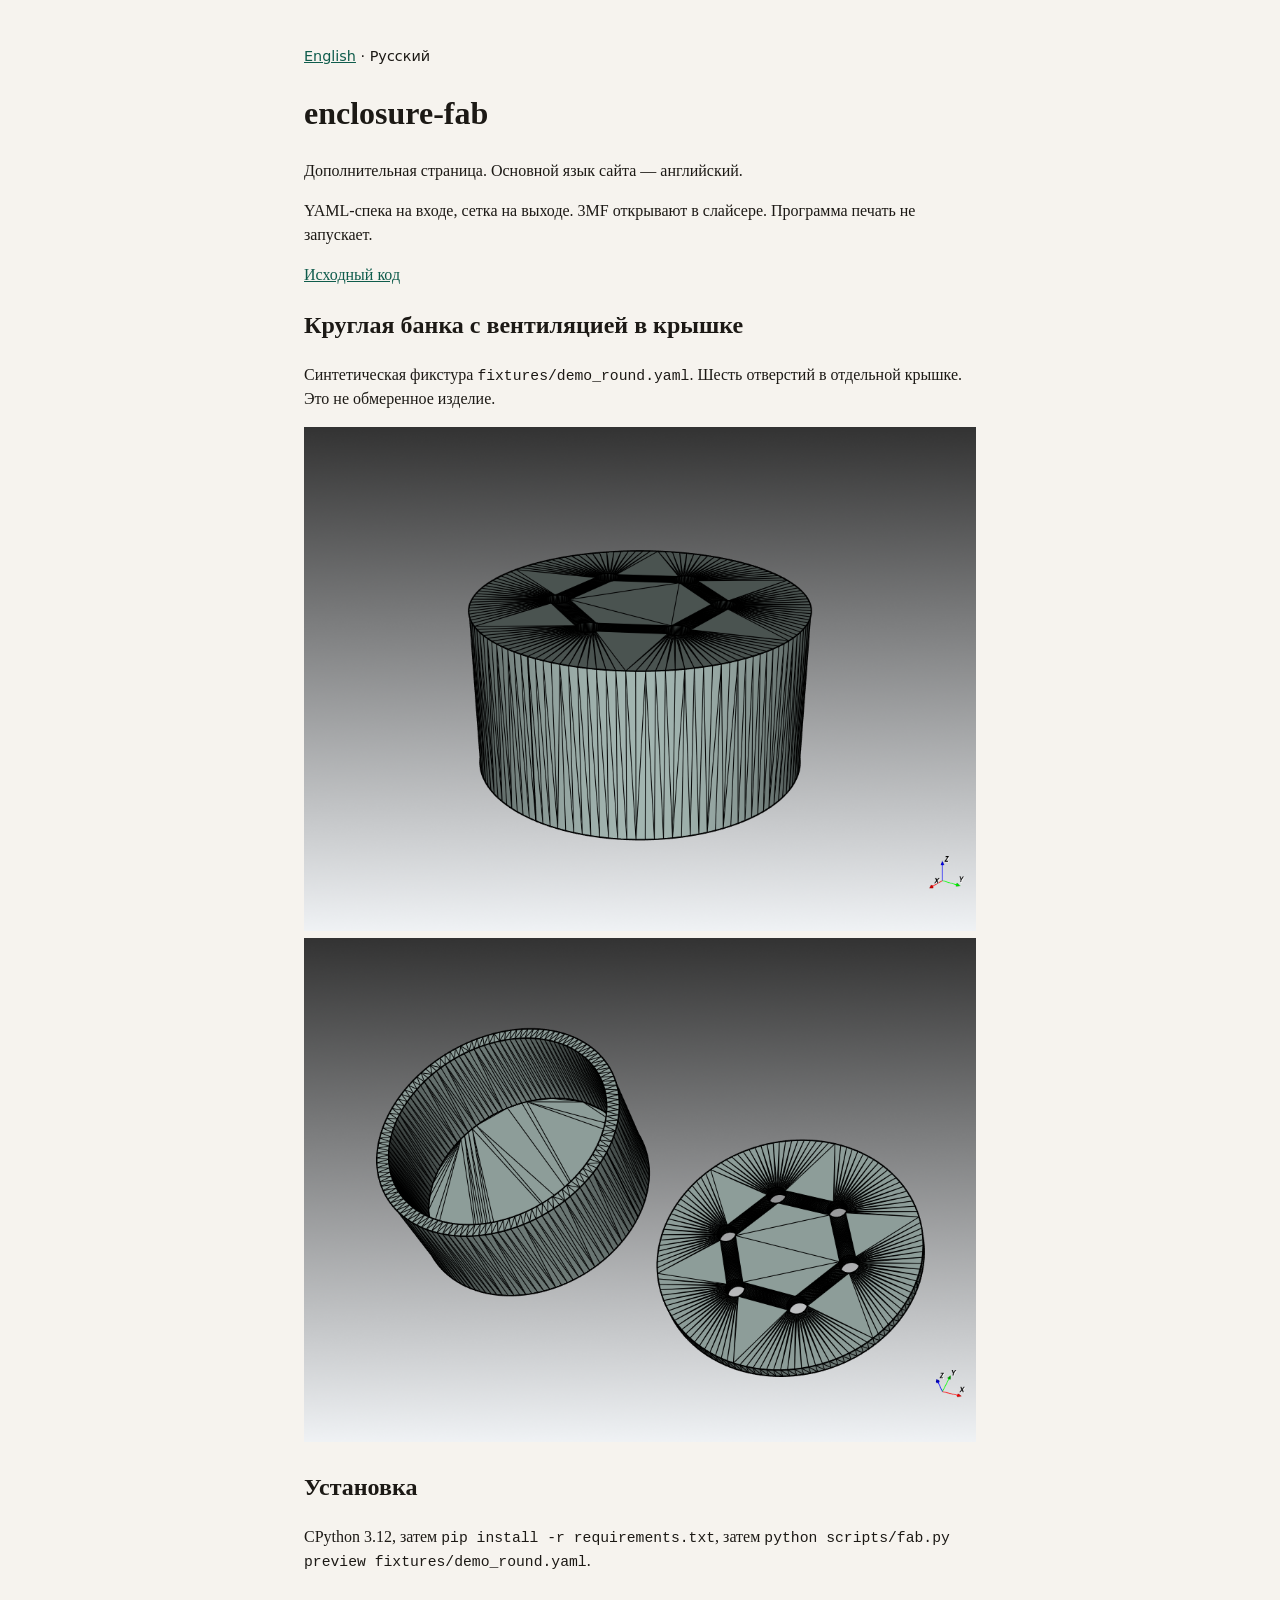
==== docs/ru/index.html @ 09a29b86 "Publish the CadQuery enclosure wrapper with synthetic fixtures. English is the primary language. Per" ====
<!DOCTYPE html>
<html lang="ru">
<head>
  <meta charset="utf-8">
  <meta name="viewport" content="width=device-width, initial-scale=1">
  <title>enclosure-fab</title>
  <link rel="stylesheet" href="../assets/site.css">
  <link rel="canonical" href="https://belyaevad.github.io/enclosure-fab/ru/">
  <link rel="alternate" hreflang="en" href="https://belyaevad.github.io/enclosure-fab/">
  <link rel="alternate" hreflang="ru" href="https://belyaevad.github.io/enclosure-fab/ru/">
  <meta name="description" content="Обвязка CadQuery: YAML-спека становится STL, 3MF и STEP. Печать запускает человек.">
</head>
<body>
  <p class="lang"><a href="../">English</a> · Русский</p>
  <h1>enclosure-fab</h1>
  <p>Дополнительная страница. Основной язык сайта — английский.</p>
  <p>YAML-спека на входе, сетка на выходе. 3MF открывают в слайсере. Программа печать не запускает.</p>
  <p><a href="https://github.com/BelyaevAD/enclosure-fab">Исходный код</a></p>
  <h2>Круглая банка с вентиляцией в крышке</h2>
  <p>Синтетическая фикстура <code>fixtures/demo_round.yaml</code>. Шесть отверстий в отдельной крышке. Это не обмеренное изделие.</p>
  <img src="../assets/round-assembled.png" alt="Собранная круглая банка с крышкой и шестью отверстиями">
  <img src="../assets/round-print.png" alt="Банка и крышка рядом для слайсера">
  <h2>Установка</h2>
  <p>CPython 3.12, затем <code>pip install -r requirements.txt</code>, затем <code>python scripts/fab.py preview fixtures/demo_round.yaml</code>.</p>
</body>
</html>
---- docs/assets/site.css ----
:root {
  color: #1c1915;
  background: #f6f3ee;
  font-family: Georgia, "Iowan Old Style", serif;
}
body {
  margin: 0 auto;
  max-width: 42rem;
  padding: 2rem 1.25rem 4rem;
  line-height: 1.5;
}
a { color: #0f5c4c; }
.lang { font-family: system-ui, sans-serif; font-size: 0.9rem; }
img { max-width: 100%; height: auto; background: #fff; }
code { font-family: ui-monospace, Consolas, monospace; font-size: 0.92em; }
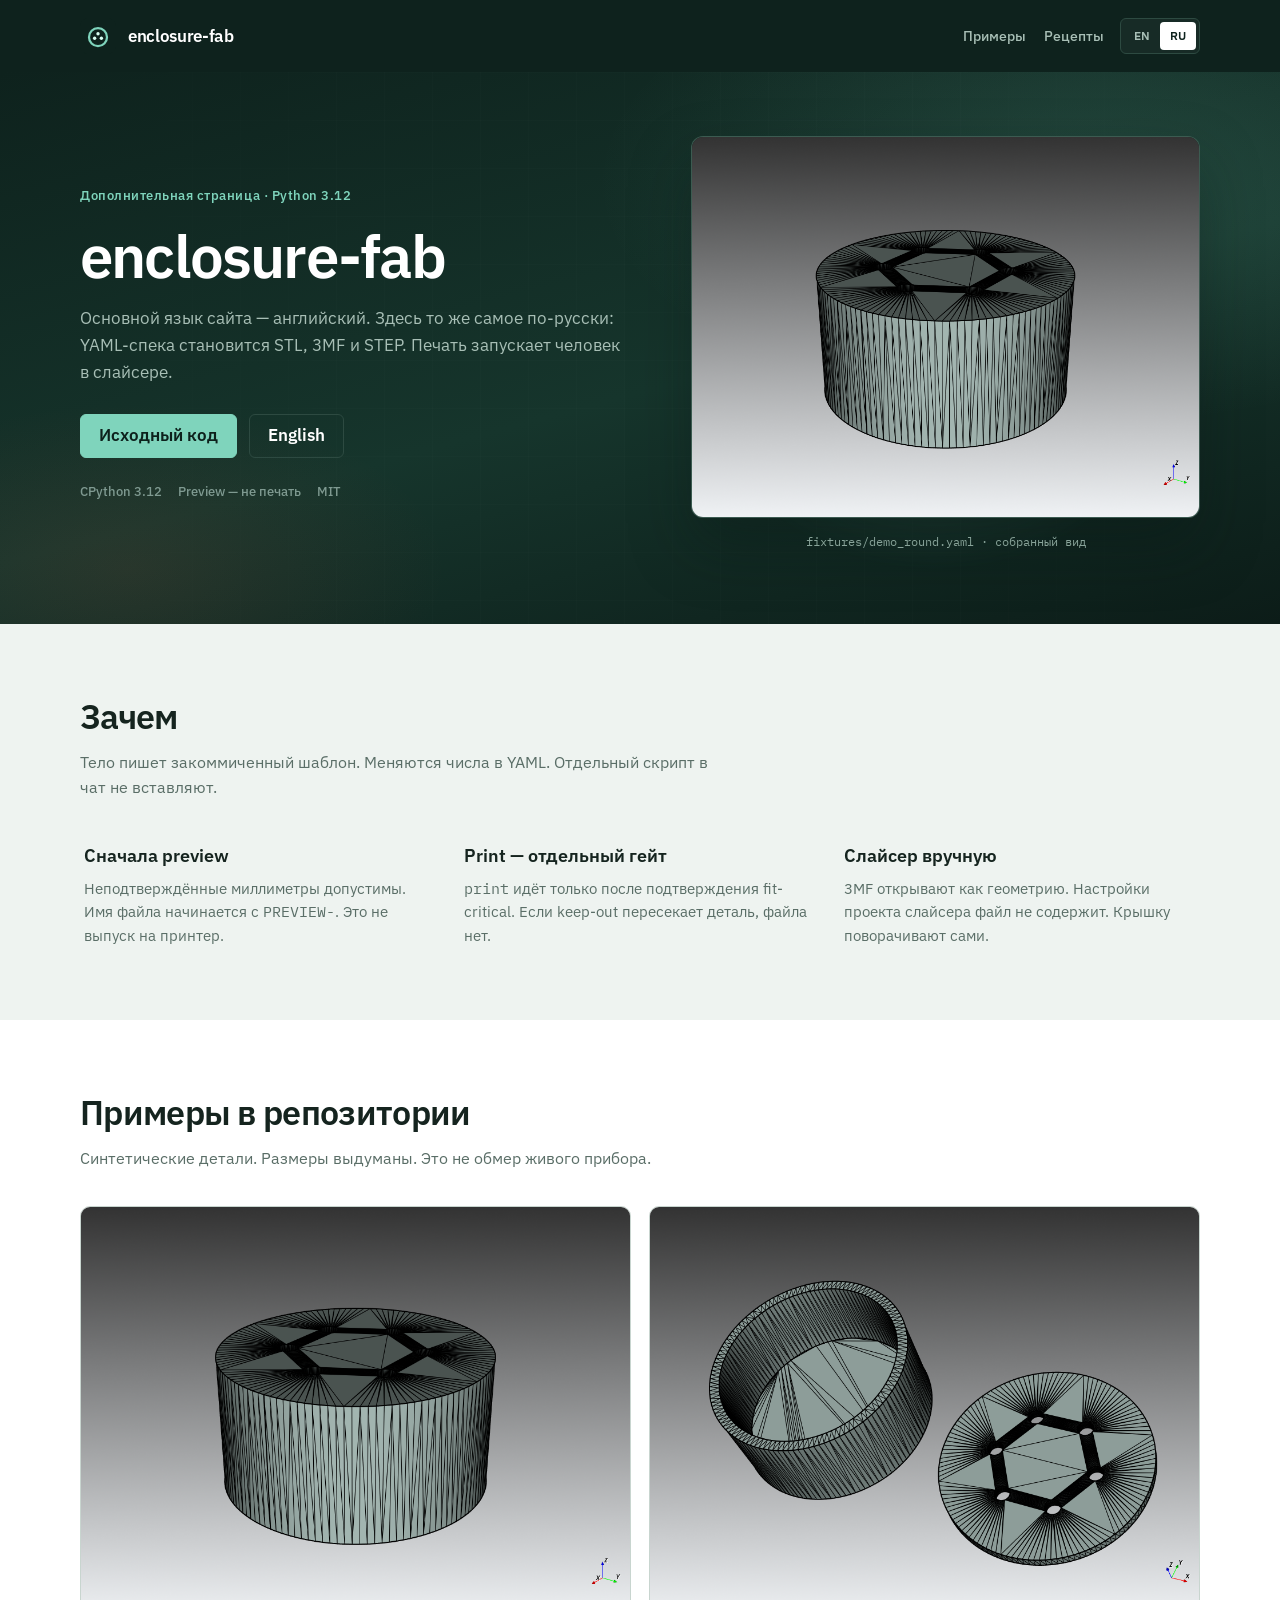
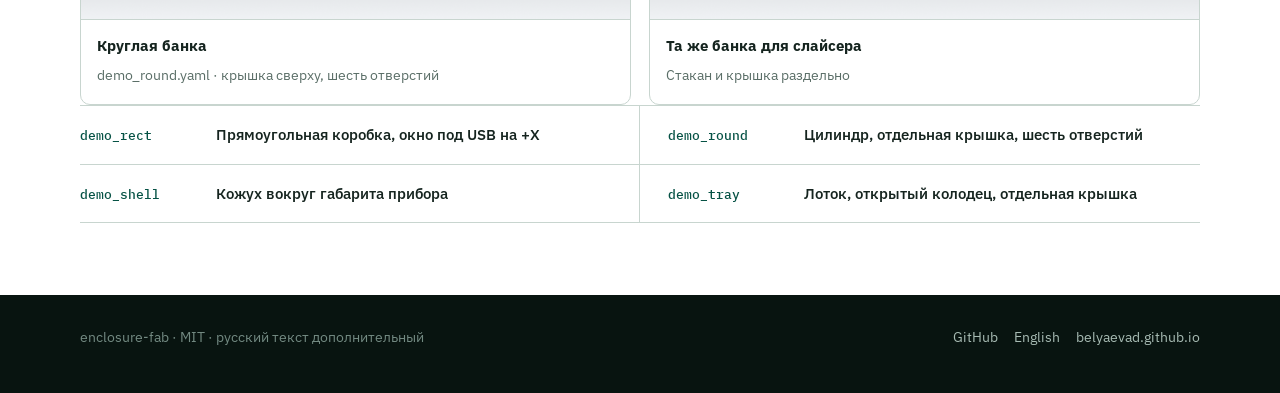
==== commit 5bb2291c: "Match the site to the other project pages and spell out each fixture. GitHub topics are set on the r" ====
--- a/docs/ru/index.html
+++ b/docs/ru/index.html
@@ -3,24 +3,128 @@
 <head>
   <meta charset="utf-8">
   <meta name="viewport" content="width=device-width, initial-scale=1">
-  <title>enclosure-fab</title>
-  <link rel="stylesheet" href="../assets/site.css">
+  <title>enclosure-fab — YAML-спека в сетку для печати</title>
+  <meta name="description" content="Дополнительная русская страница. Обвязка CadQuery: спека становится STL, 3MF и STEP. Печать запускает человек.">
+  <meta name="robots" content="index, follow">
+  <meta name="author" content="BelyaevAD">
+  <meta name="theme-color" content="#0e221d">
   <link rel="canonical" href="https://belyaevad.github.io/enclosure-fab/ru/">
   <link rel="alternate" hreflang="en" href="https://belyaevad.github.io/enclosure-fab/">
   <link rel="alternate" hreflang="ru" href="https://belyaevad.github.io/enclosure-fab/ru/">
-  <meta name="description" content="Обвязка CadQuery: YAML-спека становится STL, 3MF и STEP. Печать запускает человек.">
+  <link rel="alternate" hreflang="x-default" href="https://belyaevad.github.io/enclosure-fab/">
+  <link rel="icon" type="image/svg+xml" href="../assets/brand-mark.svg">
+  <link rel="preconnect" href="https://fonts.googleapis.com">
+  <link rel="preconnect" href="https://fonts.gstatic.com" crossorigin>
+  <link href="https://fonts.googleapis.com/css2?family=IBM+Plex+Mono:wght@400;500&family=IBM+Plex+Sans:wght@400;500;600;700&display=swap" rel="stylesheet">
+  <link rel="stylesheet" href="../assets/site.css">
+  <meta property="og:type" content="website">
+  <meta property="og:locale" content="ru_RU">
+  <meta property="og:locale:alternate" content="en_US">
+  <meta property="og:title" content="enclosure-fab">
+  <meta property="og:description" content="Дополнительная страница. Основной язык сайта — английский.">
+  <meta property="og:url" content="https://belyaevad.github.io/enclosure-fab/ru/">
+  <meta property="og:image" content="https://belyaevad.github.io/enclosure-fab/assets/round-assembled.png">
 </head>
 <body>
-  <p class="lang"><a href="../">English</a> · Русский</p>
-  <h1>enclosure-fab</h1>
-  <p>Дополнительная страница. Основной язык сайта — английский.</p>
-  <p>YAML-спека на входе, сетка на выходе. 3MF открывают в слайсере. Программа печать не запускает.</p>
-  <p><a href="https://github.com/BelyaevAD/enclosure-fab">Исходный код</a></p>
-  <h2>Круглая банка с вентиляцией в крышке</h2>
-  <p>Синтетическая фикстура <code>fixtures/demo_round.yaml</code>. Шесть отверстий в отдельной крышке. Это не обмеренное изделие.</p>
-  <img src="../assets/round-assembled.png" alt="Собранная круглая банка с крышкой и шестью отверстиями">
-  <img src="../assets/round-print.png" alt="Банка и крышка рядом для слайсера">
-  <h2>Установка</h2>
-  <p>CPython 3.12, затем <code>pip install -r requirements.txt</code>, затем <code>python scripts/fab.py preview fixtures/demo_round.yaml</code>.</p>
+  <header class="site-header">
+    <nav class="nav shell" aria-label="Навигация">
+      <a class="brand" href="../">
+        <img src="../assets/brand-mark.svg" alt="" width="36" height="36">
+        <span>enclosure-fab</span>
+      </a>
+      <div class="nav-right">
+        <div class="nav-links">
+          <a href="https://github.com/BelyaevAD/enclosure-fab#examples">Примеры</a>
+          <a href="https://github.com/BelyaevAD/enclosure-fab/blob/main/docs/patterns.md">Рецепты</a>
+        </div>
+        <div class="language-switch" aria-label="Язык">
+          <a href="../" lang="en">EN</a>
+          <a href="./" lang="ru" aria-current="page">RU</a>
+        </div>
+      </div>
+    </nav>
+  </header>
+  <main>
+    <section class="hero-band">
+      <div class="hero-inner shell">
+        <div class="hero-copy">
+          <p class="eyebrow">Дополнительная страница · Python 3.12</p>
+          <h1>enclosure-fab</h1>
+          <p class="hero-lead">Основной язык сайта — английский. Здесь то же самое по-русски: YAML-спека становится STL, 3MF и STEP. Печать запускает человек в слайсере.</p>
+          <div class="hero-actions">
+            <a class="button" href="https://github.com/BelyaevAD/enclosure-fab">Исходный код</a>
+            <a class="button secondary" href="../">English</a>
+          </div>
+          <div class="hero-meta">
+            <span>CPython 3.12</span>
+            <span>Preview — не печать</span>
+            <span>MIT</span>
+          </div>
+        </div>
+        <figure class="hero-visual">
+          <div class="hero-frame">
+            <img src="../assets/round-assembled.png" alt="Круглая банка с крышкой и шестью отверстиями" width="800" height="600">
+          </div>
+          <figcaption>fixtures/demo_round.yaml · собранный вид</figcaption>
+        </figure>
+      </div>
+    </section>
+    <section class="section">
+      <div class="shell">
+        <div class="section-heading">
+          <h2>Зачем</h2>
+          <p>Тело пишет закоммиченный шаблон. Меняются числа в YAML. Отдельный скрипт в чат не вставляют.</p>
+        </div>
+        <div class="feature-grid">
+          <article class="feature">
+            <h3>Сначала preview</h3>
+            <p>Неподтверждённые миллиметры допустимы. Имя файла начинается с <code>PREVIEW-</code>. Это не выпуск на принтер.</p>
+          </article>
+          <article class="feature">
+            <h3>Print — отдельный гейт</h3>
+            <p><code>print</code> идёт только после подтверждения fit-critical. Если keep-out пересекает деталь, файла нет.</p>
+          </article>
+          <article class="feature">
+            <h3>Слайсер вручную</h3>
+            <p>3MF открывают как геометрию. Настройки проекта слайсера файл не содержит. Крышку поворачивают сами.</p>
+          </article>
+        </div>
+      </div>
+    </section>
+    <section class="section white">
+      <div class="shell">
+        <div class="section-heading">
+          <h2>Примеры в репозитории</h2>
+          <p>Синтетические детали. Размеры выдуманы. Это не обмер живого прибора.</p>
+        </div>
+        <div class="shot-gallery">
+          <figure class="shot-card">
+            <img src="../assets/round-assembled.png" alt="Собранная круглая банка" loading="lazy">
+            <figcaption><strong>Круглая банка</strong><span>demo_round.yaml · крышка сверху, шесть отверстий</span></figcaption>
+          </figure>
+          <figure class="shot-card">
+            <img src="../assets/round-print.png" alt="Банка и крышка рядом" loading="lazy">
+            <figcaption><strong>Та же банка для слайсера</strong><span>Стакан и крышка раздельно</span></figcaption>
+          </figure>
+        </div>
+        <div class="coverage">
+          <div class="coverage-item"><code>demo_rect</code><strong>Прямоугольная коробка, окно под USB на +X</strong></div>
+          <div class="coverage-item"><code>demo_round</code><strong>Цилиндр, отдельная крышка, шесть отверстий</strong></div>
+          <div class="coverage-item"><code>demo_shell</code><strong>Кожух вокруг габарита прибора</strong></div>
+          <div class="coverage-item"><code>demo_tray</code><strong>Лоток, открытый колодец, отдельная крышка</strong></div>
+        </div>
+      </div>
+    </section>
+  </main>
+  <footer class="site-footer">
+    <div class="footer-inner shell">
+      <p>enclosure-fab · MIT · русский текст дополнительный</p>
+      <div class="footer-links">
+        <a href="https://github.com/BelyaevAD/enclosure-fab">GitHub</a>
+        <a href="../" lang="en">English</a>
+        <a href="https://belyaevad.github.io/">belyaevad.github.io</a>
+      </div>
+    </div>
+  </footer>
 </body>
 </html>
--- a/docs/assets/site.css
+++ b/docs/assets/site.css
@@ -1,15 +1,676 @@
 :root {
-  color: #1c1915;
-  background: #f6f3ee;
-  font-family: Georgia, "Iowan Old Style", serif;
-}
+  color-scheme: light;
+  --paper: #eef3f0;
+  --surface: #ffffff;
+  --ink: #15241f;
+  --muted: #5a6e67;
+  --line: #c8d5cf;
+  --brand: #0a6f5f;
+  --brand-dark: #065245;
+  --hero: #0e221d;
+  --hero-mid: #16352c;
+  --hero-line: #2d4a41;
+  --hero-muted: #a8bfb6;
+  --accent: #d4573a;
+  --mint: #7fd4bc;
+  --code: #0a1915;
+  --code-line: #243832;
+  --shadow: 0 28px 60px rgba(8, 24, 20, 0.35);
+}
+
+* {
+  box-sizing: border-box;
+}
+
+html {
+  scroll-behavior: smooth;
+}
+
 body {
+  margin: 0;
+  color: var(--ink);
+  background: var(--paper);
+  font-family: "IBM Plex Sans", "Segoe UI", sans-serif;
+  font-size: 17px;
+  line-height: 1.55;
+}
+
+a {
+  color: inherit;
+}
+
+img {
+  display: block;
+  max-width: 100%;
+}
+
+.shell {
+  width: min(1120px, calc(100% - 48px));
   margin: 0 auto;
-  max-width: 42rem;
-  padding: 2rem 1.25rem 4rem;
-  line-height: 1.5;
-}
-a { color: #0f5c4c; }
-.lang { font-family: system-ui, sans-serif; font-size: 0.9rem; }
-img { max-width: 100%; height: auto; background: #fff; }
-code { font-family: ui-monospace, Consolas, monospace; font-size: 0.92em; }
+}
+
+.site-header {
+  position: relative;
+  z-index: 10;
+  color: #ffffff;
+  background: var(--hero);
+}
+
+.nav {
+  display: flex;
+  min-height: 72px;
+  align-items: center;
+  justify-content: space-between;
+  gap: 24px;
+}
+
+.brand {
+  display: inline-flex;
+  align-items: center;
+  gap: 12px;
+  color: #ffffff;
+  font-weight: 600;
+  letter-spacing: -0.02em;
+  text-decoration: none;
+}
+
+.brand img {
+  width: 36px;
+  height: 36px;
+}
+
+.nav-right,
+.nav-links,
+.language-switch {
+  display: flex;
+  align-items: center;
+}
+
+.nav-right {
+  gap: 16px;
+}
+
+.nav-links {
+  gap: 18px;
+}
+
+.nav-links a {
+  color: var(--hero-muted);
+  font-size: 0.9rem;
+  font-weight: 500;
+  text-decoration: none;
+}
+
+.nav-links a:hover,
+.nav-links a:focus-visible {
+  color: #ffffff;
+}
+
+.nav-star {
+  display: inline-flex;
+  align-items: center;
+  height: 28px;
+  line-height: 0;
+}
+
+.nav-star > span,
+.nav-star iframe {
+  display: inline-block !important;
+  vertical-align: middle;
+}
+
+.language-switch {
+  padding: 3px;
+  border: 1px solid var(--hero-line);
+  border-radius: 6px;
+  background: rgba(255, 255, 255, 0.04);
+}
+
+.language-switch a {
+  min-width: 36px;
+  padding: 5px 8px;
+  border-radius: 4px;
+  color: var(--hero-muted);
+  font-size: 0.75rem;
+  font-weight: 600;
+  text-align: center;
+  text-decoration: none;
+}
+
+.language-switch a[aria-current="page"] {
+  color: var(--hero);
+  background: #ffffff;
+}
+
+.hero-band {
+  position: relative;
+  overflow: hidden;
+  color: #ffffff;
+  background:
+    radial-gradient(ellipse 70% 80% at 85% 20%, rgba(127, 212, 188, 0.14), transparent 55%),
+    radial-gradient(ellipse 50% 60% at 10% 90%, rgba(212, 87, 58, 0.1), transparent 50%),
+    linear-gradient(165deg, var(--hero) 0%, var(--hero-mid) 55%, #0c1c18 100%);
+}
+
+.hero-band::before {
+  position: absolute;
+  inset: 0;
+  background-image:
+    linear-gradient(rgba(255, 255, 255, 0.03) 1px, transparent 1px),
+    linear-gradient(90deg, rgba(255, 255, 255, 0.03) 1px, transparent 1px);
+  background-size: 48px 48px;
+  mask-image: linear-gradient(90deg, transparent, #000 30%, #000 70%, transparent);
+  opacity: 0.35;
+  pointer-events: none;
+  content: "";
+}
+
+.hero-inner {
+  position: relative;
+  display: grid;
+  grid-template-columns: minmax(0, 1.05fr) minmax(280px, 0.95fr);
+  gap: 48px;
+  align-items: center;
+  padding: 64px 0 72px;
+}
+
+.hero-copy {
+  position: relative;
+  z-index: 2;
+  max-width: 34rem;
+}
+
+.eyebrow {
+  margin: 0 0 18px;
+  color: var(--mint);
+  font-size: 0.82rem;
+  font-weight: 550;
+  letter-spacing: 0.04em;
+}
+
+h1,
+h2,
+h3,
+p {
+  margin-top: 0;
+}
+
+h1 {
+  margin-bottom: 18px;
+  font-size: clamp(2.6rem, 5vw, 3.75rem);
+  font-weight: 600;
+  line-height: 1.05;
+  letter-spacing: -0.03em;
+}
+
+.hero-lead {
+  margin-bottom: 0;
+  color: var(--hero-muted);
+  font-size: 1.08rem;
+  line-height: 1.55;
+}
+
+.hero-actions {
+  display: flex;
+  flex-wrap: wrap;
+  align-items: center;
+  gap: 12px;
+  margin-top: 28px;
+}
+
+.button {
+  display: inline-flex;
+  min-height: 44px;
+  align-items: center;
+  justify-content: center;
+  padding: 0 18px;
+  border: 1px solid var(--mint);
+  border-radius: 6px;
+  color: #0d211c;
+  background: var(--mint);
+  font-weight: 600;
+  text-decoration: none;
+  transition: transform 0.2s ease, background 0.2s ease;
+}
+
+.button:hover,
+.button:focus-visible {
+  background: #a8ecda;
+  transform: translateY(-1px);
+}
+
+.button.secondary {
+  color: #ffffff;
+  background: transparent;
+  border-color: var(--hero-line);
+}
+
+.button.secondary:hover,
+.button.secondary:focus-visible {
+  border-color: var(--mint);
+  transform: translateY(-1px);
+}
+
+.hero-meta {
+  display: flex;
+  flex-wrap: wrap;
+  gap: 16px;
+  margin-top: 24px;
+  color: #7f9a91;
+  font-size: 0.82rem;
+  font-weight: 500;
+}
+
+.hero-visual {
+  position: relative;
+  z-index: 2;
+  margin: 0;
+  animation: hero-rise 0.85s cubic-bezier(0.22, 1, 0.36, 1) both;
+}
+
+.hero-visual::before {
+  position: absolute;
+  z-index: -1;
+  inset: 12% -8% -8% 8%;
+  border-radius: 20px;
+  background: radial-gradient(circle at 40% 30%, rgba(127, 212, 188, 0.28), transparent 65%);
+  filter: blur(8px);
+  content: "";
+  animation: glow-pulse 5s ease-in-out infinite;
+}
+
+.hero-frame {
+  overflow: hidden;
+  border: 1px solid rgba(166, 214, 198, 0.28);
+  border-radius: 12px;
+  background: #132b24;
+  box-shadow: var(--shadow);
+}
+
+.hero-frame img {
+  width: 100%;
+  height: auto;
+  background: #1a332c;
+}
+
+.hero-visual figcaption {
+  margin-top: 14px;
+  color: #88a399;
+  font-family: "IBM Plex Mono", "Cascadia Mono", Consolas, monospace;
+  font-size: 0.78rem;
+  text-align: center;
+}
+
+@keyframes hero-rise {
+  from {
+    opacity: 0;
+    transform: translateY(18px) scale(0.98);
+  }
+  to {
+    opacity: 1;
+    transform: translateY(0) scale(1);
+  }
+}
+
+@keyframes glow-pulse {
+  0%,
+  100% {
+    opacity: 0.7;
+  }
+  50% {
+    opacity: 1;
+  }
+}
+
+.section {
+  padding: 72px 0;
+}
+
+.section.white {
+  background: var(--surface);
+}
+
+.section.dark {
+  color: #ffffff;
+  background: var(--hero);
+}
+
+.section-heading {
+  max-width: 40rem;
+  margin-bottom: 36px;
+}
+
+.section-heading h2 {
+  margin-bottom: 12px;
+  font-size: clamp(1.7rem, 3vw, 2.15rem);
+  font-weight: 600;
+  line-height: 1.2;
+  letter-spacing: -0.02em;
+}
+
+.section-heading p {
+  margin-bottom: 0;
+  color: var(--muted);
+  font-size: 1.02rem;
+}
+
+.dark .section-heading p {
+  color: var(--hero-muted);
+}
+
+.feature-grid {
+  display: grid;
+  grid-template-columns: repeat(3, minmax(0, 1fr));
+  gap: 20px;
+}
+
+.feature {
+  padding: 8px 4px 0;
+}
+
+.feature h3 {
+  margin-bottom: 10px;
+  font-size: 1.12rem;
+  font-weight: 600;
+  line-height: 1.3;
+}
+
+.feature p {
+  margin-bottom: 0;
+  color: var(--muted);
+  font-size: 0.95rem;
+  line-height: 1.55;
+}
+
+.shot-gallery {
+  display: grid;
+  grid-template-columns: repeat(2, minmax(0, 1fr));
+  gap: 18px;
+}
+
+.shot-card {
+  margin: 0;
+  overflow: hidden;
+  border: 1px solid var(--line);
+  border-radius: 10px;
+  background: var(--surface);
+}
+
+.shot-card a {
+  display: block;
+  text-decoration: none;
+}
+
+.shot-card img {
+  width: 100%;
+  height: auto;
+  background: #e4ebe8;
+  border-bottom: 1px solid var(--line);
+  transition: transform 0.35s ease;
+}
+
+.shot-card a:hover img,
+.shot-card a:focus-visible img {
+  transform: scale(1.015);
+}
+
+.shot-card figcaption {
+  padding: 14px 16px 16px;
+}
+
+.shot-card strong {
+  display: block;
+  margin-bottom: 4px;
+  font-size: 0.95rem;
+}
+
+.shot-card span {
+  color: var(--muted);
+  font-size: 0.88rem;
+  line-height: 1.45;
+}
+
+.coverage {
+  display: grid;
+  grid-template-columns: repeat(2, minmax(0, 1fr));
+  gap: 0;
+  border-top: 1px solid var(--line);
+}
+
+.coverage-item {
+  display: grid;
+  grid-template-columns: 7.5rem minmax(0, 1fr);
+  gap: 16px;
+  align-items: baseline;
+  padding: 18px 8px 18px 0;
+  border-bottom: 1px solid var(--line);
+}
+
+.coverage-item:nth-child(odd) {
+  padding-right: 28px;
+  border-right: 1px solid var(--line);
+}
+
+.coverage-item:nth-child(even) {
+  padding-left: 28px;
+}
+
+.coverage-item code {
+  color: var(--brand-dark);
+  font-family: "IBM Plex Mono", "Cascadia Mono", Consolas, monospace;
+  font-size: 0.8rem;
+  font-weight: 500;
+}
+
+.coverage-item strong {
+  font-size: 0.95rem;
+  font-weight: 550;
+  line-height: 1.4;
+}
+
+.quick-start {
+  display: grid;
+  grid-template-columns: minmax(240px, 0.8fr) minmax(0, 1.2fr);
+  gap: 48px;
+  align-items: center;
+}
+
+.quick-copy .eyebrow {
+  color: var(--mint);
+}
+
+.quick-copy h2 {
+  margin-bottom: 14px;
+  font-size: clamp(1.7rem, 3vw, 2.15rem);
+  font-weight: 600;
+  line-height: 1.2;
+  letter-spacing: -0.02em;
+}
+
+.quick-copy p {
+  color: var(--hero-muted);
+}
+
+.code-window {
+  overflow: hidden;
+  border: 1px solid var(--code-line);
+  border-radius: 10px;
+  background: var(--code);
+  box-shadow: 0 18px 40px rgba(0, 0, 0, 0.28);
+}
+
+.code-toolbar {
+  display: flex;
+  min-height: 42px;
+  align-items: center;
+  gap: 8px;
+  padding: 0 16px;
+  border-bottom: 1px solid var(--code-line);
+  color: #6f877e;
+  font-family: "IBM Plex Mono", "Cascadia Mono", Consolas, monospace;
+  font-size: 0.74rem;
+}
+
+.window-dot {
+  width: 8px;
+  height: 8px;
+  border-radius: 50%;
+  background: var(--accent);
+}
+
+.window-dot.yellow {
+  background: #d4a84b;
+}
+
+.window-dot.green {
+  background: #4cba8a;
+  margin-right: 8px;
+}
+
+pre,
+code {
+  font-family: "IBM Plex Mono", "Cascadia Mono", Consolas, monospace;
+}
+
+pre {
+  margin: 0;
+  overflow-x: auto;
+  padding: 22px;
+  color: #d2e0db;
+  font-size: 0.84rem;
+  line-height: 1.7;
+}
+
+.code-comment {
+  color: #6d857c;
+}
+
+.safety-list {
+  display: grid;
+  grid-template-columns: repeat(2, minmax(0, 1fr));
+  gap: 12px 36px;
+  margin: 0;
+  padding: 0;
+  list-style: none;
+}
+
+.safety-list li {
+  padding: 14px 0;
+  border-top: 1px solid var(--line);
+  color: var(--muted);
+  font-size: 0.95rem;
+}
+
+.site-footer {
+  padding: 32px 0 44px;
+  color: #738a82;
+  background: #081410;
+}
+
+.footer-inner {
+  display: flex;
+  align-items: center;
+  justify-content: space-between;
+  gap: 24px;
+}
+
+.footer-inner p {
+  margin-bottom: 0;
+  font-size: 0.86rem;
+}
+
+.footer-links {
+  display: flex;
+  flex-wrap: wrap;
+  gap: 16px;
+}
+
+.footer-links a {
+  color: #a7bbb3;
+  font-size: 0.86rem;
+  text-decoration: none;
+}
+
+.footer-links a:hover,
+.footer-links a:focus-visible {
+  color: #ffffff;
+}
+
+:focus-visible {
+  outline: 3px solid #e8c46a;
+  outline-offset: 3px;
+}
+
+@media (max-width: 900px) {
+  .hero-inner {
+    grid-template-columns: 1fr;
+    gap: 36px;
+    padding: 52px 0 56px;
+  }
+
+  .hero-visual {
+    max-width: 420px;
+  }
+
+  .coverage {
+    grid-template-columns: 1fr;
+  }
+
+  .coverage-item,
+  .coverage-item:nth-child(odd),
+  .coverage-item:nth-child(even) {
+    grid-template-columns: 6.5rem minmax(0, 1fr);
+    padding: 16px 0;
+    border-right: 0;
+  }
+}
+
+@media (max-width: 820px) {
+  .shot-gallery {
+    grid-template-columns: 1fr;
+  }
+
+  .shell {
+    width: min(100% - 32px, 720px);
+  }
+
+  .nav-links {
+    display: none;
+  }
+
+  .section,
+  .section.white {
+    padding: 56px 0;
+  }
+
+  .feature-grid,
+  .quick-start,
+  .safety-list {
+    grid-template-columns: 1fr;
+  }
+}
+
+@media (max-width: 620px) {
+  .hero-actions .button {
+    width: 100%;
+  }
+
+  .footer-inner {
+    align-items: flex-start;
+    flex-direction: column;
+  }
+
+  pre {
+    font-size: 0.76rem;
+  }
+}
+
+@media (prefers-reduced-motion: reduce) {
+  .hero-visual,
+  .hero-visual::before,
+  .button,
+  .shot-card img {
+    animation: none;
+    transition: none;
+  }
+}
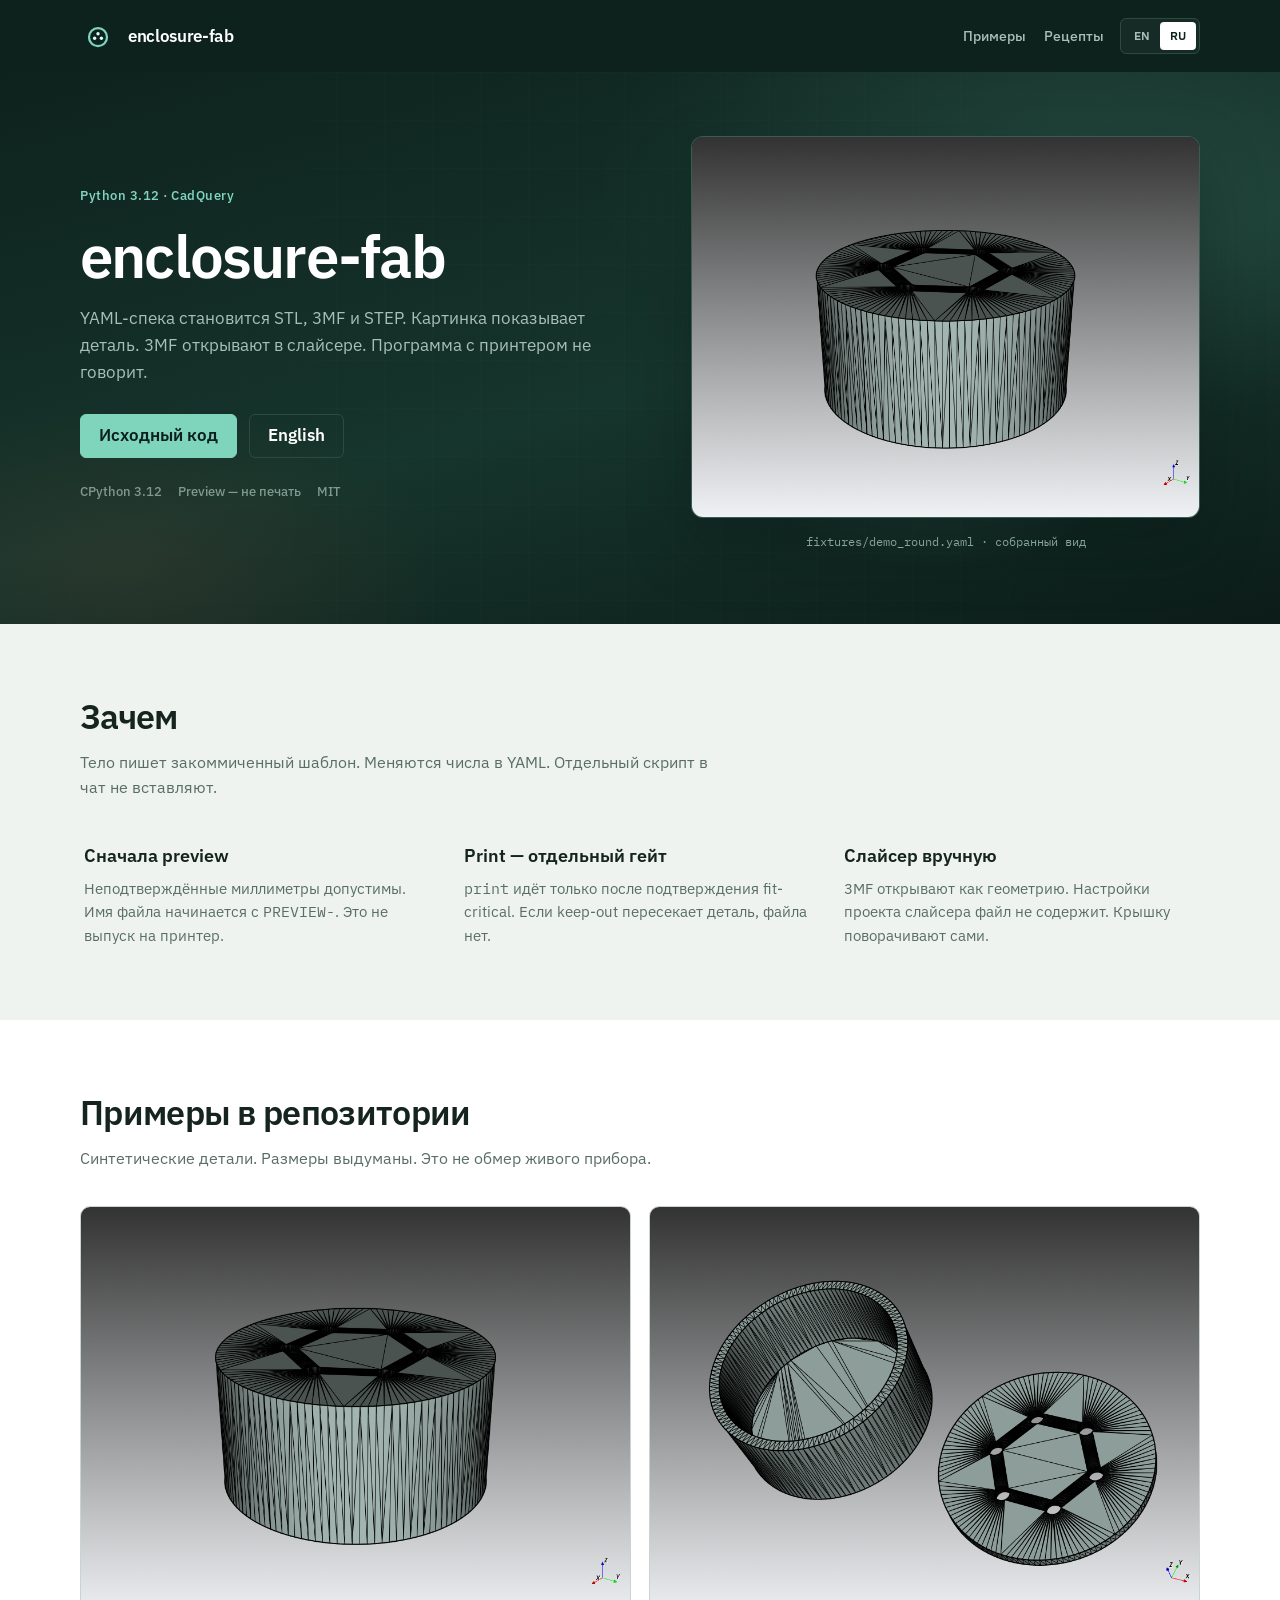
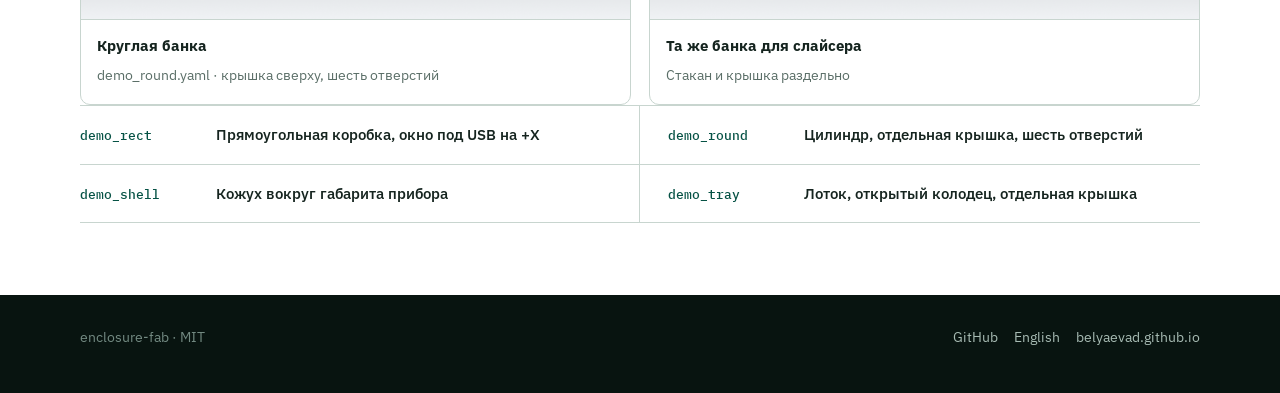
==== commit 36d8579f: "Describe the tool on both language pages." ====
--- a/docs/ru/index.html
+++ b/docs/ru/index.html
@@ -4,7 +4,7 @@
   <meta charset="utf-8">
   <meta name="viewport" content="width=device-width, initial-scale=1">
   <title>enclosure-fab — YAML-спека в сетку для печати</title>
-  <meta name="description" content="Дополнительная русская страница. Обвязка CadQuery: спека становится STL, 3MF и STEP. Печать запускает человек.">
+  <meta name="description" content="Обвязка CadQuery: спека становится STL, 3MF и STEP. Печать запускает человек.">
   <meta name="robots" content="index, follow">
   <meta name="author" content="BelyaevAD">
   <meta name="theme-color" content="#0e221d">
@@ -21,7 +21,7 @@
   <meta property="og:locale" content="ru_RU">
   <meta property="og:locale:alternate" content="en_US">
   <meta property="og:title" content="enclosure-fab">
-  <meta property="og:description" content="Дополнительная страница. Основной язык сайта — английский.">
+  <meta property="og:description" content="Обвязка CadQuery: спека становится STL, 3MF и STEP. Файл открывают в слайсере.">
   <meta property="og:url" content="https://belyaevad.github.io/enclosure-fab/ru/">
   <meta property="og:image" content="https://belyaevad.github.io/enclosure-fab/assets/round-assembled.png">
 </head>
@@ -48,9 +48,9 @@
     <section class="hero-band">
       <div class="hero-inner shell">
         <div class="hero-copy">
-          <p class="eyebrow">Дополнительная страница · Python 3.12</p>
+          <p class="eyebrow">Python 3.12 · CadQuery</p>
           <h1>enclosure-fab</h1>
-          <p class="hero-lead">Основной язык сайта — английский. Здесь то же самое по-русски: YAML-спека становится STL, 3MF и STEP. Печать запускает человек в слайсере.</p>
+          <p class="hero-lead">YAML-спека становится STL, 3MF и STEP. Картинка показывает деталь. 3MF открывают в слайсере. Программа с принтером не говорит.</p>
           <div class="hero-actions">
             <a class="button" href="https://github.com/BelyaevAD/enclosure-fab">Исходный код</a>
             <a class="button secondary" href="../">English</a>
@@ -118,7 +118,7 @@
   </main>
   <footer class="site-footer">
     <div class="footer-inner shell">
-      <p>enclosure-fab · MIT · русский текст дополнительный</p>
+      <p>enclosure-fab · MIT</p>
       <div class="footer-links">
         <a href="https://github.com/BelyaevAD/enclosure-fab">GitHub</a>
         <a href="../" lang="en">English</a>
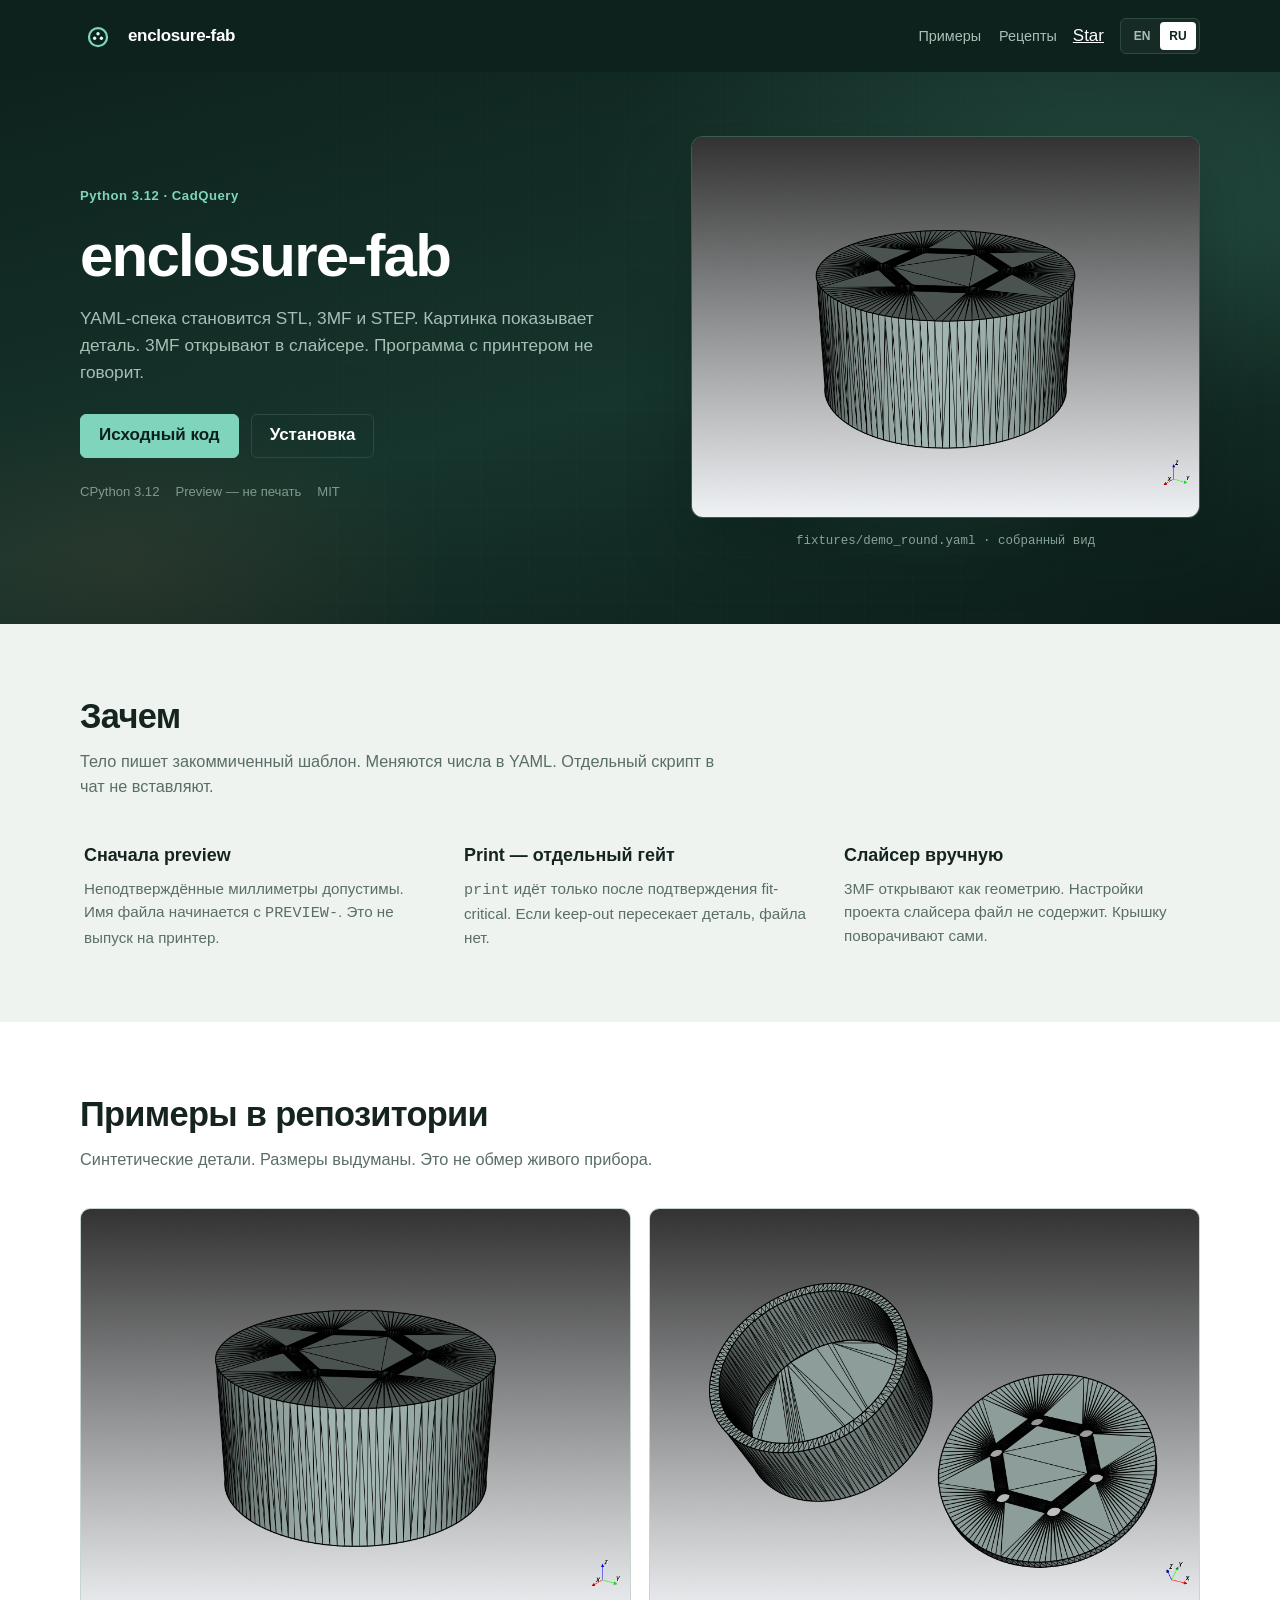
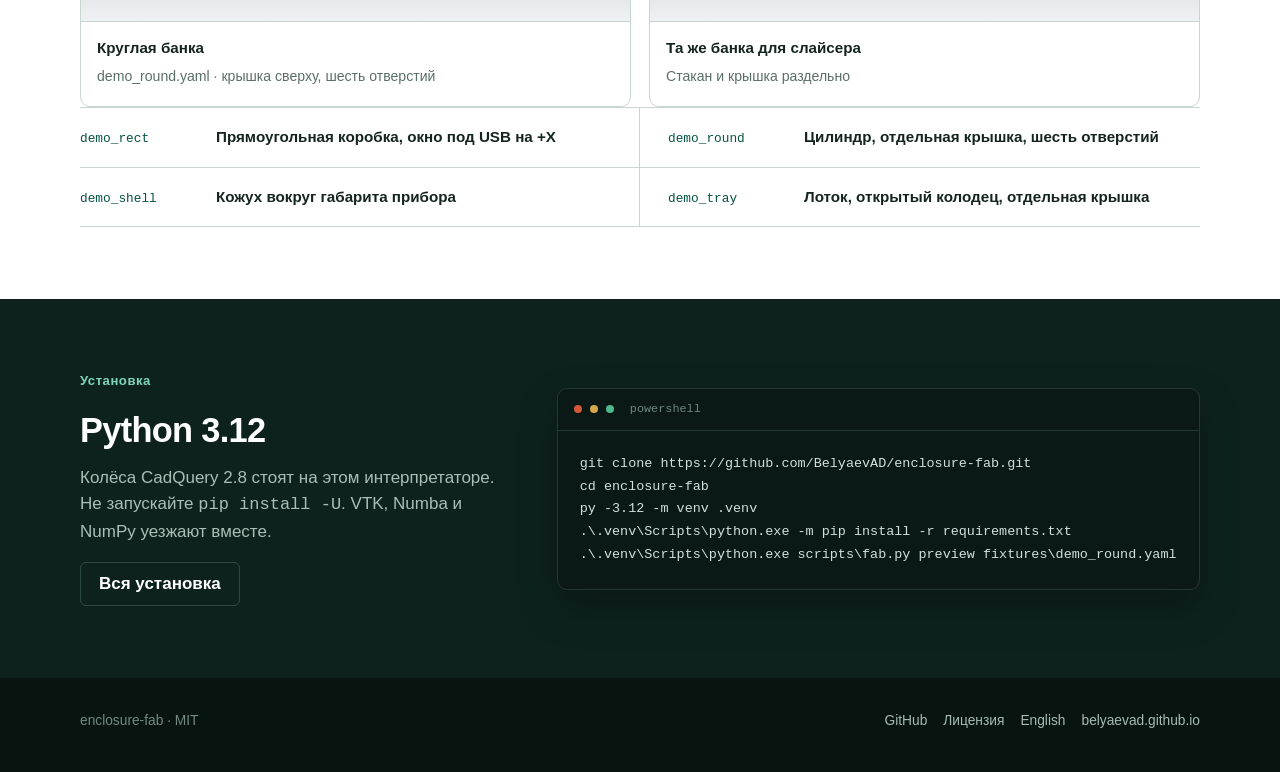
==== commit 6aacbf4d: "Add the star control on the Russian page and an agent install path." ====
--- a/docs/ru/index.html
+++ b/docs/ru/index.html
@@ -2,16 +2,18 @@
 <html lang="ru">
 <head>
   <meta charset="utf-8">
+  <meta http-equiv="Content-Security-Policy" content="default-src 'self'; script-src 'self' 'unsafe-inline' https://buttons.github.io; style-src 'self' 'unsafe-inline' https://fonts.googleapis.com; font-src https://fonts.gstatic.com; img-src 'self' data:; frame-src https://ghbtns.com https://buttons.github.io; connect-src 'self' https://api.github.com">
   <meta name="viewport" content="width=device-width, initial-scale=1">
   <title>enclosure-fab — YAML-спека в сетку для печати</title>
   <meta name="description" content="Обвязка CadQuery: спека становится STL, 3MF и STEP. Печать запускает человек.">
-  <meta name="robots" content="index, follow">
+  <meta name="robots" content="index, follow, max-image-preview:large">
   <meta name="author" content="BelyaevAD">
   <meta name="theme-color" content="#0e221d">
   <link rel="canonical" href="https://belyaevad.github.io/enclosure-fab/ru/">
   <link rel="alternate" hreflang="en" href="https://belyaevad.github.io/enclosure-fab/">
   <link rel="alternate" hreflang="ru" href="https://belyaevad.github.io/enclosure-fab/ru/">
   <link rel="alternate" hreflang="x-default" href="https://belyaevad.github.io/enclosure-fab/">
+  <link rel="sitemap" type="application/xml" href="https://belyaevad.github.io/enclosure-fab/sitemap.xml">
   <link rel="icon" type="image/svg+xml" href="../assets/brand-mark.svg">
   <link rel="preconnect" href="https://fonts.googleapis.com">
   <link rel="preconnect" href="https://fonts.gstatic.com" crossorigin>
@@ -24,6 +26,10 @@
   <meta property="og:description" content="Обвязка CadQuery: спека становится STL, 3MF и STEP. Файл открывают в слайсере.">
   <meta property="og:url" content="https://belyaevad.github.io/enclosure-fab/ru/">
   <meta property="og:image" content="https://belyaevad.github.io/enclosure-fab/assets/round-assembled.png">
+  <meta name="twitter:card" content="summary_large_image">
+  <meta name="twitter:title" content="enclosure-fab">
+  <meta name="twitter:description" content="YAML-спека в STL, 3MF и STEP. Python 3.12, MIT.">
+  <meta name="twitter:image" content="https://belyaevad.github.io/enclosure-fab/assets/round-assembled.png">
 </head>
 <body>
   <header class="site-header">
@@ -34,9 +40,12 @@
       </a>
       <div class="nav-right">
         <div class="nav-links">
-          <a href="https://github.com/BelyaevAD/enclosure-fab#examples">Примеры</a>
-          <a href="https://github.com/BelyaevAD/enclosure-fab/blob/main/docs/patterns.md">Рецепты</a>
+          <a href="https://github.com/BelyaevAD/enclosure-fab#examples" target="_blank" rel="noopener noreferrer">Примеры</a>
+          <a href="https://github.com/BelyaevAD/enclosure-fab/blob/main/docs/patterns.md" target="_blank" rel="noopener noreferrer">Рецепты</a>
         </div>
+        <span class="nav-star">
+          <a class="github-button" href="https://github.com/BelyaevAD/enclosure-fab" rel="noopener" data-color-scheme="no-preference: dark; light: dark; dark: dark;" data-icon="octicon-star" data-size="large" data-show-count="true" aria-label="Star BelyaevAD/enclosure-fab on GitHub">Star</a>
+        </span>
         <div class="language-switch" aria-label="Язык">
           <a href="../" lang="en">EN</a>
           <a href="./" lang="ru" aria-current="page">RU</a>
@@ -52,8 +61,8 @@
           <h1>enclosure-fab</h1>
           <p class="hero-lead">YAML-спека становится STL, 3MF и STEP. Картинка показывает деталь. 3MF открывают в слайсере. Программа с принтером не говорит.</p>
           <div class="hero-actions">
-            <a class="button" href="https://github.com/BelyaevAD/enclosure-fab">Исходный код</a>
-            <a class="button secondary" href="../">English</a>
+            <a class="button" href="https://github.com/BelyaevAD/enclosure-fab" target="_blank" rel="noopener noreferrer">Исходный код</a>
+            <a class="button secondary" href="#install">Установка</a>
           </div>
           <div class="hero-meta">
             <span>CPython 3.12</span>
@@ -115,16 +124,41 @@
         </div>
       </div>
     </section>
+    <section class="section dark" id="install">
+      <div class="quick-start shell">
+        <div class="quick-copy">
+          <p class="eyebrow">Установка</p>
+          <h2>Python 3.12</h2>
+          <p>Колёса CadQuery 2.8 стоят на этом интерпретаторе. Не запускайте <code>pip install -U</code>. VTK, Numba и NumPy уезжают вместе.</p>
+          <a class="button secondary" href="https://github.com/BelyaevAD/enclosure-fab/blob/main/README.ru.md#установка" target="_blank" rel="noopener noreferrer">Вся установка</a>
+        </div>
+        <div class="code-window" aria-label="Команды установки">
+          <div class="code-toolbar">
+            <span class="window-dot"></span>
+            <span class="window-dot yellow"></span>
+            <span class="window-dot green"></span>
+            <span>powershell</span>
+          </div>
+          <pre><code>git clone https://github.com/BelyaevAD/enclosure-fab.git
+cd enclosure-fab
+py -3.12 -m venv .venv
+.\.venv\Scripts\python.exe -m pip install -r requirements.txt
+.\.venv\Scripts\python.exe scripts\fab.py preview fixtures\demo_round.yaml</code></pre>
+        </div>
+      </div>
+    </section>
   </main>
   <footer class="site-footer">
     <div class="footer-inner shell">
       <p>enclosure-fab · MIT</p>
       <div class="footer-links">
-        <a href="https://github.com/BelyaevAD/enclosure-fab">GitHub</a>
+        <a href="https://github.com/BelyaevAD/enclosure-fab" target="_blank" rel="noopener noreferrer">GitHub</a>
+        <a href="https://github.com/BelyaevAD/enclosure-fab/blob/main/LICENSE" target="_blank" rel="noopener noreferrer">Лицензия</a>
         <a href="../" lang="en">English</a>
-        <a href="https://belyaevad.github.io/">belyaevad.github.io</a>
+        <a href="https://belyaevad.github.io/" target="_blank" rel="noopener noreferrer">belyaevad.github.io</a>
       </div>
     </div>
   </footer>
+  <script async defer src="https://buttons.github.io/buttons.js"></script>
 </body>
 </html>
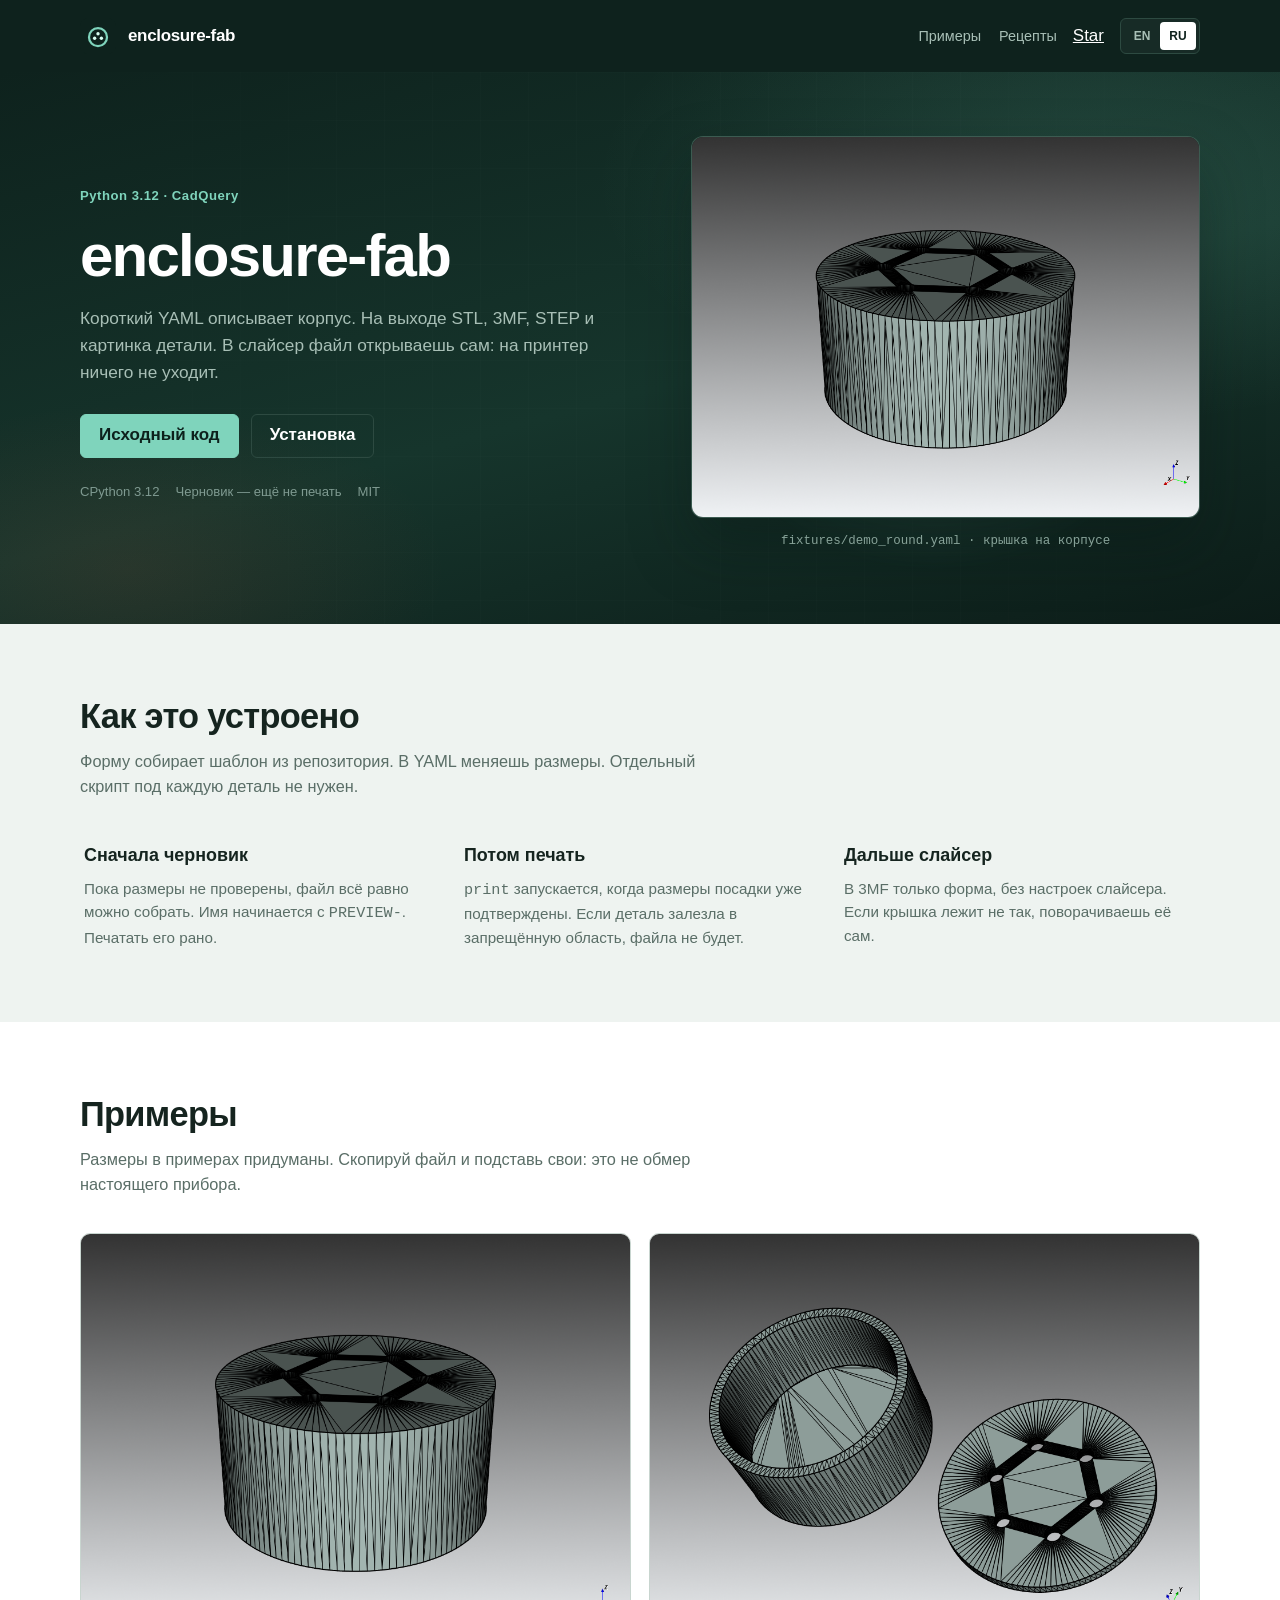
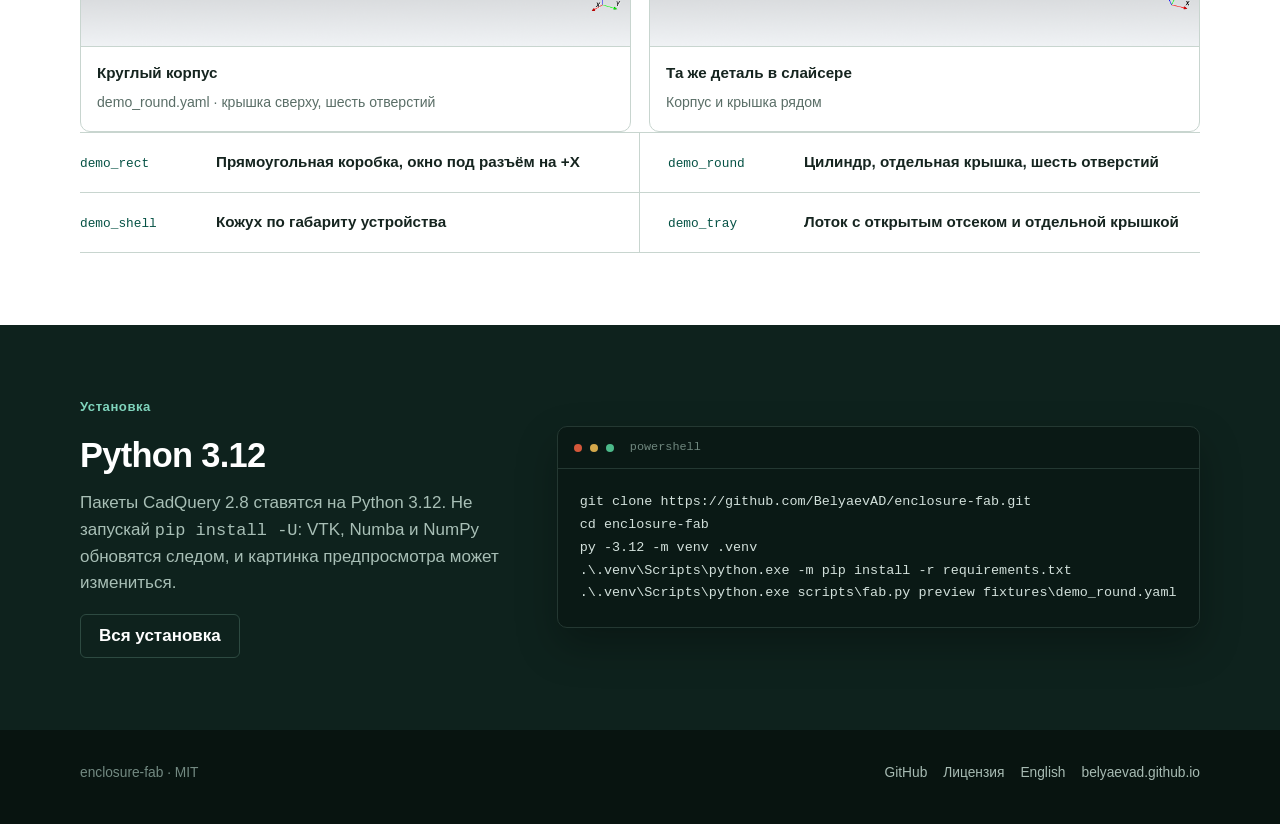
==== commit df4201ca: "Rewrite the public copy so it reads like a person wrote it." ====
--- a/docs/ru/index.html
+++ b/docs/ru/index.html
@@ -4,8 +4,8 @@
   <meta charset="utf-8">
   <meta http-equiv="Content-Security-Policy" content="default-src 'self'; script-src 'self' 'unsafe-inline' https://buttons.github.io; style-src 'self' 'unsafe-inline' https://fonts.googleapis.com; font-src https://fonts.gstatic.com; img-src 'self' data:; frame-src https://ghbtns.com https://buttons.github.io; connect-src 'self' https://api.github.com">
   <meta name="viewport" content="width=device-width, initial-scale=1">
-  <title>enclosure-fab — YAML-спека в сетку для печати</title>
-  <meta name="description" content="Обвязка CadQuery: спека становится STL, 3MF и STEP. Печать запускает человек.">
+  <title>enclosure-fab — корпус из YAML</title>
+  <meta name="description" content="Короткий YAML описывает корпус. На выходе STL, 3MF, STEP и картинка. В слайсер файл кладёшь сам.">
   <meta name="robots" content="index, follow, max-image-preview:large">
   <meta name="author" content="BelyaevAD">
   <meta name="theme-color" content="#0e221d">
@@ -23,12 +23,12 @@
   <meta property="og:locale" content="ru_RU">
   <meta property="og:locale:alternate" content="en_US">
   <meta property="og:title" content="enclosure-fab">
-  <meta property="og:description" content="Обвязка CadQuery: спека становится STL, 3MF и STEP. Файл открывают в слайсере.">
+  <meta property="og:description" content="Короткий YAML описывает корпус. На выходе STL, 3MF, STEP и картинка. В слайсер файл кладёшь сам.">
   <meta property="og:url" content="https://belyaevad.github.io/enclosure-fab/ru/">
   <meta property="og:image" content="https://belyaevad.github.io/enclosure-fab/assets/round-assembled.png">
   <meta name="twitter:card" content="summary_large_image">
   <meta name="twitter:title" content="enclosure-fab">
-  <meta name="twitter:description" content="YAML-спека в STL, 3MF и STEP. Python 3.12, MIT.">
+  <meta name="twitter:description" content="Корпус из YAML: STL, 3MF и STEP. Python 3.12, MIT.">
   <meta name="twitter:image" content="https://belyaevad.github.io/enclosure-fab/assets/round-assembled.png">
 </head>
 <body>
@@ -59,43 +59,43 @@
         <div class="hero-copy">
           <p class="eyebrow">Python 3.12 · CadQuery</p>
           <h1>enclosure-fab</h1>
-          <p class="hero-lead">YAML-спека становится STL, 3MF и STEP. Картинка показывает деталь. 3MF открывают в слайсере. Программа с принтером не говорит.</p>
+          <p class="hero-lead">Короткий YAML описывает корпус. На выходе STL, 3MF, STEP и картинка детали. В слайсер файл открываешь сам: на принтер ничего не уходит.</p>
           <div class="hero-actions">
             <a class="button" href="https://github.com/BelyaevAD/enclosure-fab" target="_blank" rel="noopener noreferrer">Исходный код</a>
             <a class="button secondary" href="#install">Установка</a>
           </div>
           <div class="hero-meta">
             <span>CPython 3.12</span>
-            <span>Preview — не печать</span>
+            <span>Черновик — ещё не печать</span>
             <span>MIT</span>
           </div>
         </div>
         <figure class="hero-visual">
           <div class="hero-frame">
-            <img src="../assets/round-assembled.png" alt="Круглая банка с крышкой и шестью отверстиями" width="800" height="600">
+            <img src="../assets/round-assembled.png" alt="Круглый корпус с крышкой и шестью отверстиями" width="800" height="600">
           </div>
-          <figcaption>fixtures/demo_round.yaml · собранный вид</figcaption>
+          <figcaption>fixtures/demo_round.yaml · крышка на корпусе</figcaption>
         </figure>
       </div>
     </section>
     <section class="section">
       <div class="shell">
         <div class="section-heading">
-          <h2>Зачем</h2>
-          <p>Тело пишет закоммиченный шаблон. Меняются числа в YAML. Отдельный скрипт в чат не вставляют.</p>
+          <h2>Как это устроено</h2>
+          <p>Форму собирает шаблон из репозитория. В YAML меняешь размеры. Отдельный скрипт под каждую деталь не нужен.</p>
         </div>
         <div class="feature-grid">
           <article class="feature">
-            <h3>Сначала preview</h3>
-            <p>Неподтверждённые миллиметры допустимы. Имя файла начинается с <code>PREVIEW-</code>. Это не выпуск на принтер.</p>
+            <h3>Сначала черновик</h3>
+            <p>Пока размеры не проверены, файл всё равно можно собрать. Имя начинается с <code>PREVIEW-</code>. Печатать его рано.</p>
           </article>
           <article class="feature">
-            <h3>Print — отдельный гейт</h3>
-            <p><code>print</code> идёт только после подтверждения fit-critical. Если keep-out пересекает деталь, файла нет.</p>
+            <h3>Потом печать</h3>
+            <p><code>print</code> запускается, когда размеры посадки уже подтверждены. Если деталь залезла в запрещённую область, файла не будет.</p>
           </article>
           <article class="feature">
-            <h3>Слайсер вручную</h3>
-            <p>3MF открывают как геометрию. Настройки проекта слайсера файл не содержит. Крышку поворачивают сами.</p>
+            <h3>Дальше слайсер</h3>
+            <p>В 3MF только форма, без настроек слайсера. Если крышка лежит не так, поворачиваешь её сам.</p>
           </article>
         </div>
       </div>
@@ -103,24 +103,24 @@
     <section class="section white">
       <div class="shell">
         <div class="section-heading">
-          <h2>Примеры в репозитории</h2>
-          <p>Синтетические детали. Размеры выдуманы. Это не обмер живого прибора.</p>
+          <h2>Примеры</h2>
+          <p>Размеры в примерах придуманы. Скопируй файл и подставь свои: это не обмер настоящего прибора.</p>
         </div>
         <div class="shot-gallery">
           <figure class="shot-card">
-            <img src="../assets/round-assembled.png" alt="Собранная круглая банка" loading="lazy">
-            <figcaption><strong>Круглая банка</strong><span>demo_round.yaml · крышка сверху, шесть отверстий</span></figcaption>
+            <img src="../assets/round-assembled.png" alt="Круглый корпус в сборе" loading="lazy">
+            <figcaption><strong>Круглый корпус</strong><span>demo_round.yaml · крышка сверху, шесть отверстий</span></figcaption>
           </figure>
           <figure class="shot-card">
-            <img src="../assets/round-print.png" alt="Банка и крышка рядом" loading="lazy">
-            <figcaption><strong>Та же банка для слайсера</strong><span>Стакан и крышка раздельно</span></figcaption>
+            <img src="../assets/round-print.png" alt="Корпус и крышка рядом" loading="lazy">
+            <figcaption><strong>Та же деталь в слайсере</strong><span>Корпус и крышка рядом</span></figcaption>
           </figure>
         </div>
         <div class="coverage">
-          <div class="coverage-item"><code>demo_rect</code><strong>Прямоугольная коробка, окно под USB на +X</strong></div>
+          <div class="coverage-item"><code>demo_rect</code><strong>Прямоугольная коробка, окно под разъём на +X</strong></div>
           <div class="coverage-item"><code>demo_round</code><strong>Цилиндр, отдельная крышка, шесть отверстий</strong></div>
-          <div class="coverage-item"><code>demo_shell</code><strong>Кожух вокруг габарита прибора</strong></div>
-          <div class="coverage-item"><code>demo_tray</code><strong>Лоток, открытый колодец, отдельная крышка</strong></div>
+          <div class="coverage-item"><code>demo_shell</code><strong>Кожух по габариту устройства</strong></div>
+          <div class="coverage-item"><code>demo_tray</code><strong>Лоток с открытым отсеком и отдельной крышкой</strong></div>
         </div>
       </div>
     </section>
@@ -129,7 +129,7 @@
         <div class="quick-copy">
           <p class="eyebrow">Установка</p>
           <h2>Python 3.12</h2>
-          <p>Колёса CadQuery 2.8 стоят на этом интерпретаторе. Не запускайте <code>pip install -U</code>. VTK, Numba и NumPy уезжают вместе.</p>
+          <p>Пакеты CadQuery 2.8 ставятся на Python 3.12. Не запускай <code>pip install -U</code>: VTK, Numba и NumPy обновятся следом, и картинка предпросмотра может измениться.</p>
           <a class="button secondary" href="https://github.com/BelyaevAD/enclosure-fab/blob/main/README.ru.md#установка" target="_blank" rel="noopener noreferrer">Вся установка</a>
         </div>
         <div class="code-window" aria-label="Команды установки">
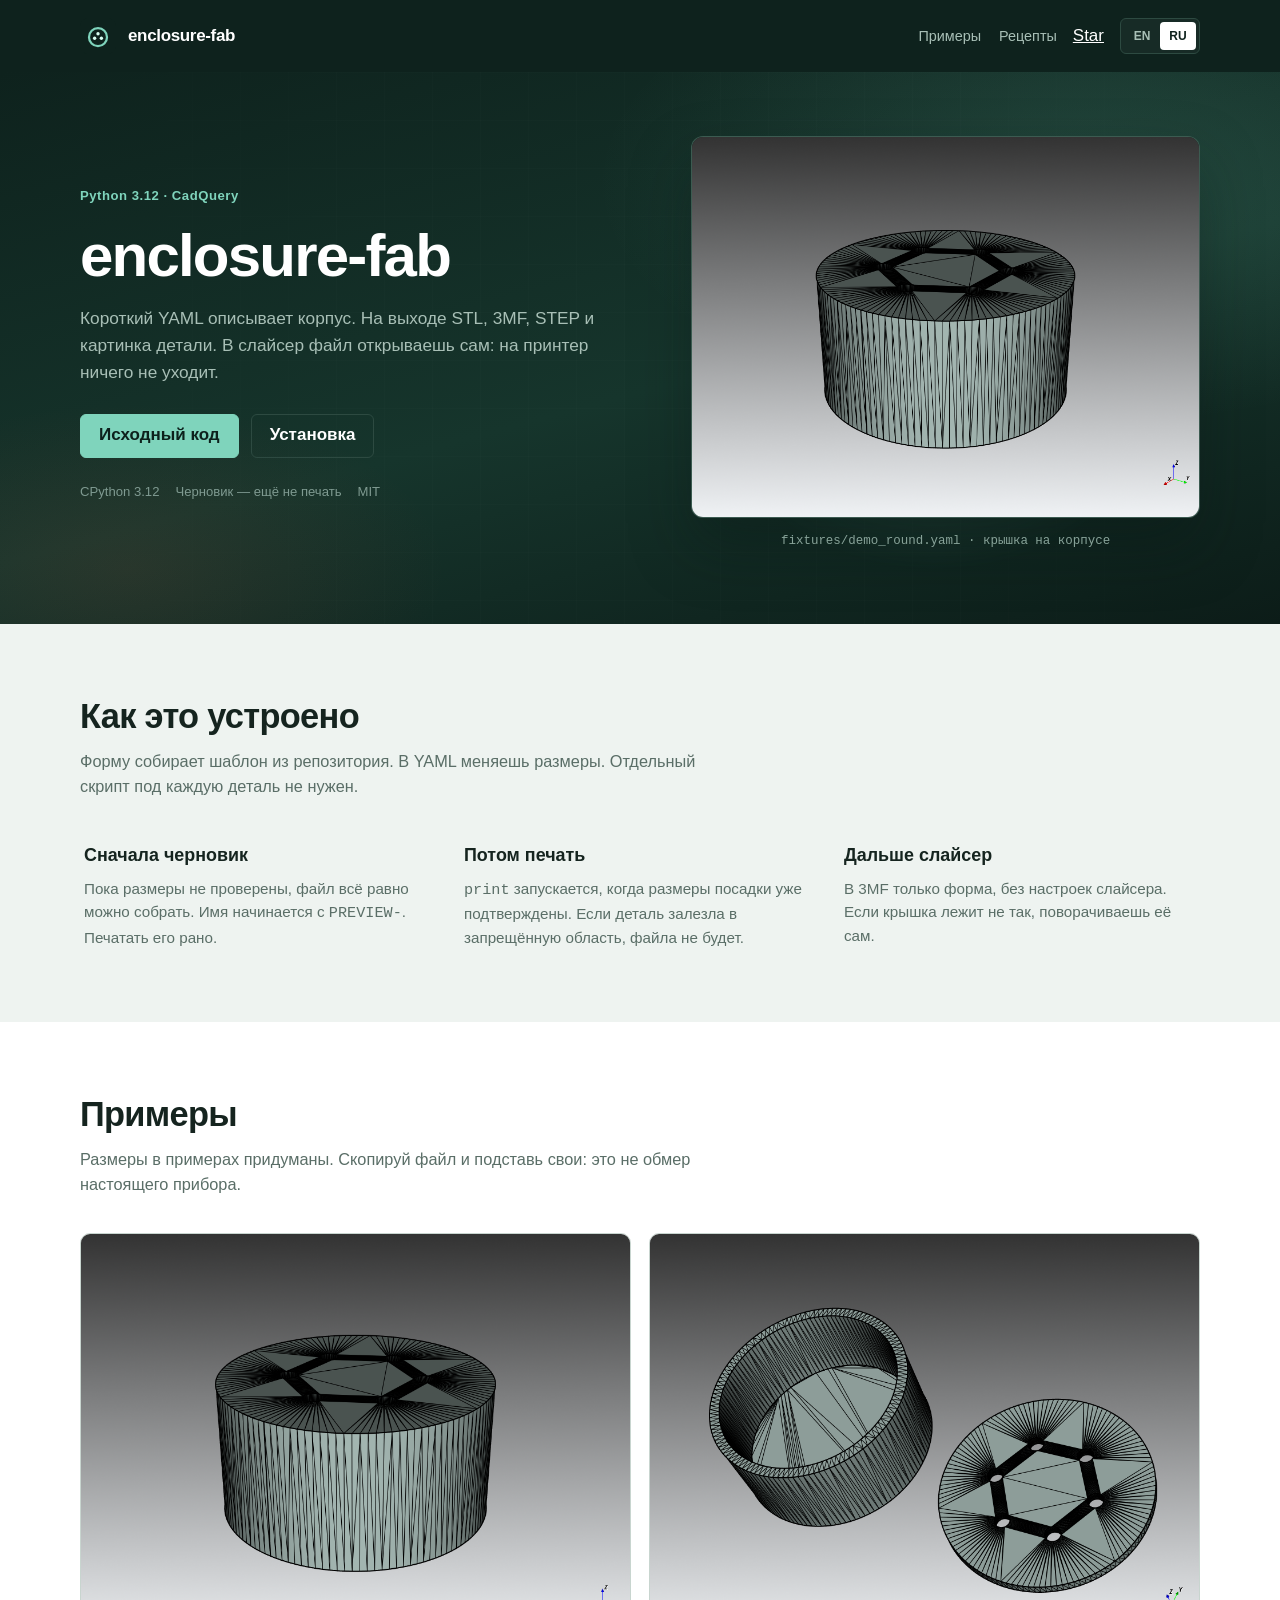
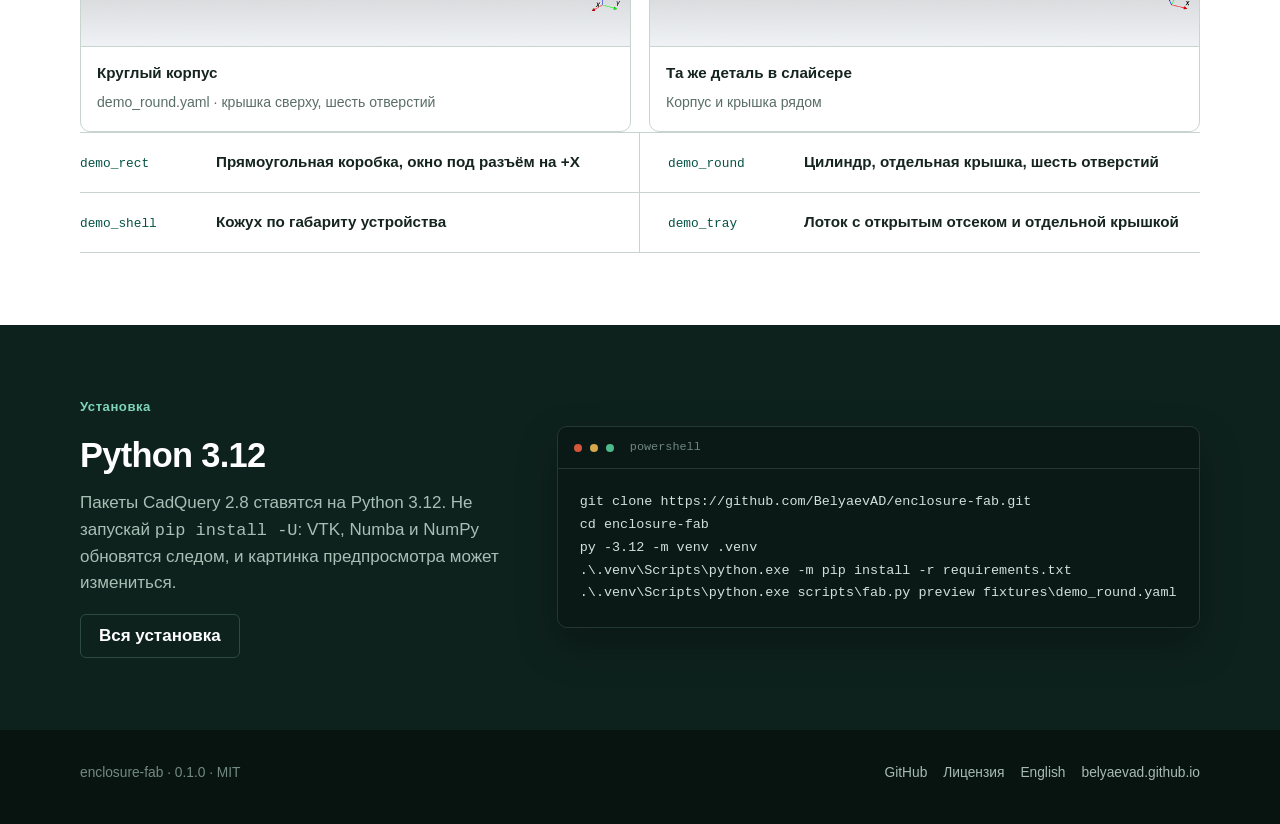
==== commit 4aa9dfcd: "Mark 0.1.0 and publish the skill at the catalog path." ====
--- a/docs/ru/index.html
+++ b/docs/ru/index.html
@@ -150,7 +150,7 @@
   </main>
   <footer class="site-footer">
     <div class="footer-inner shell">
-      <p>enclosure-fab · MIT</p>
+      <p>enclosure-fab · 0.1.0 · MIT</p>
       <div class="footer-links">
         <a href="https://github.com/BelyaevAD/enclosure-fab" target="_blank" rel="noopener noreferrer">GitHub</a>
         <a href="https://github.com/BelyaevAD/enclosure-fab/blob/main/LICENSE" target="_blank" rel="noopener noreferrer">Лицензия</a>
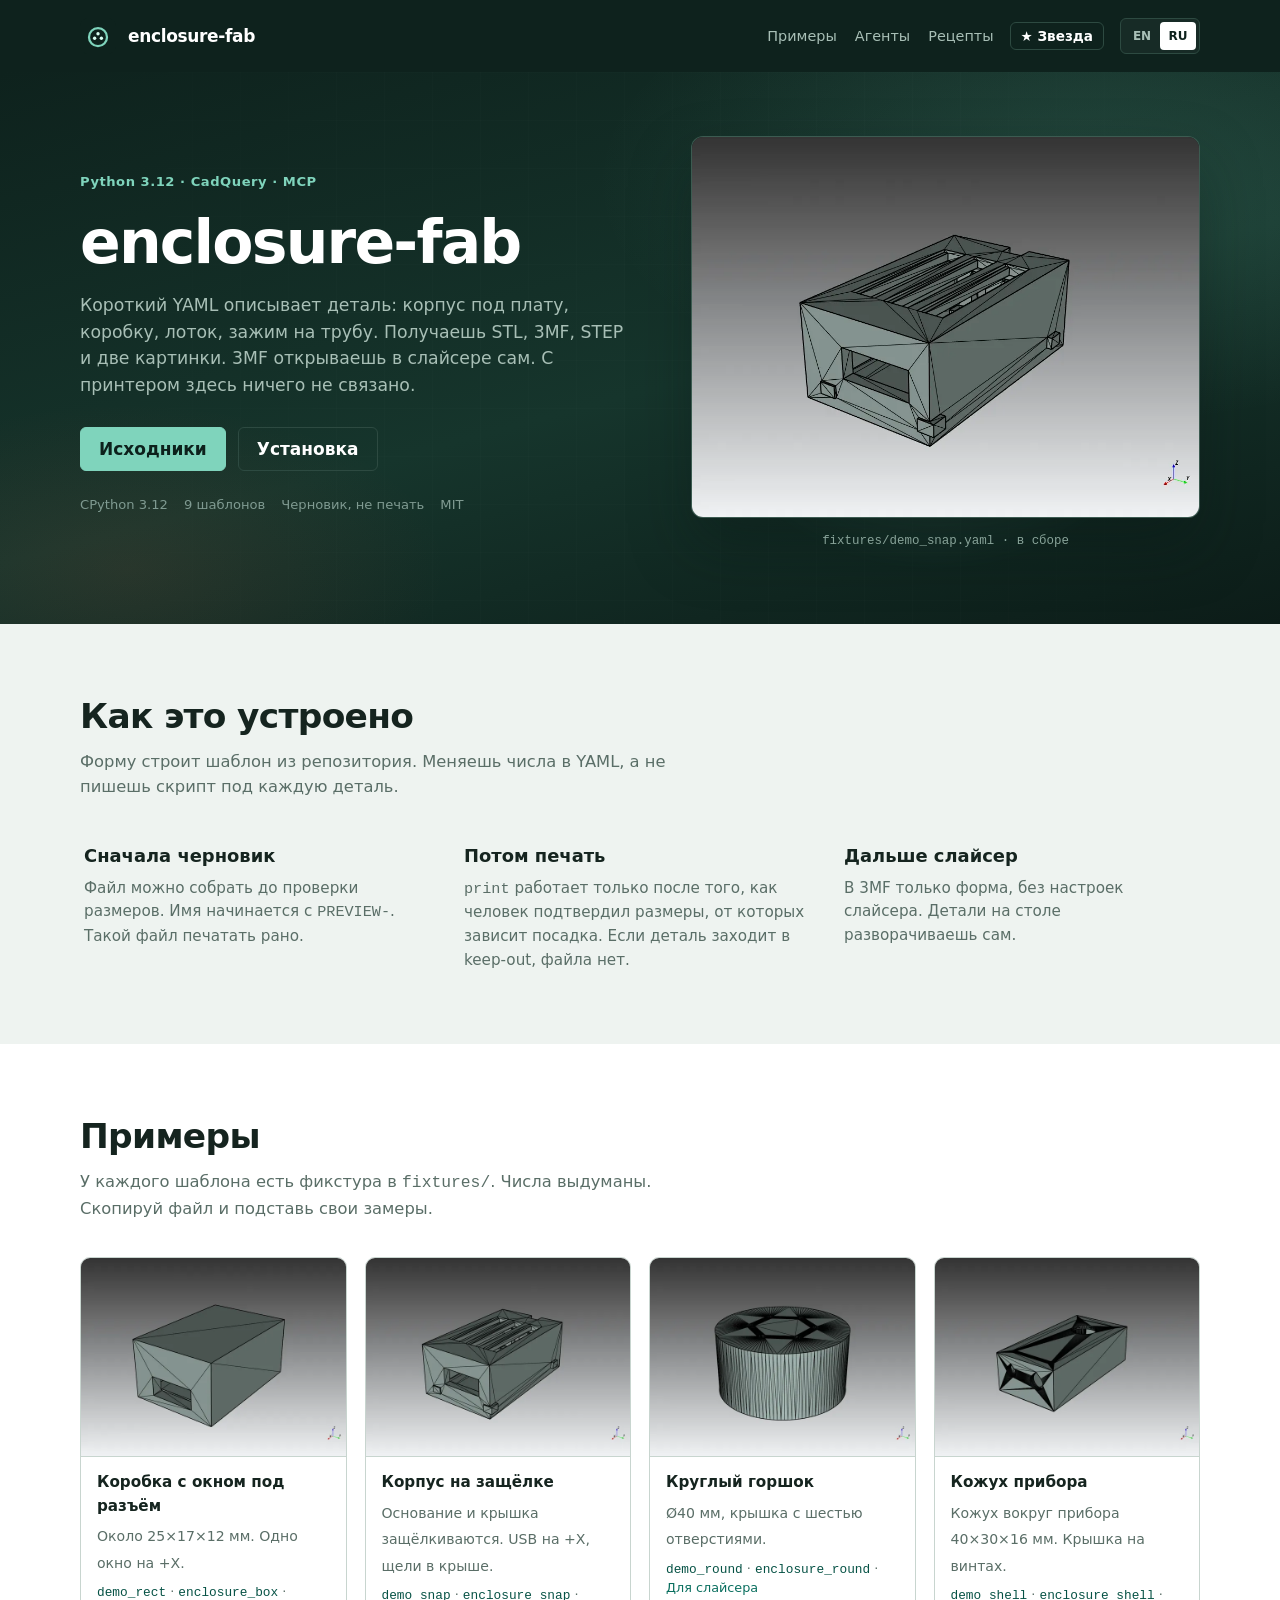
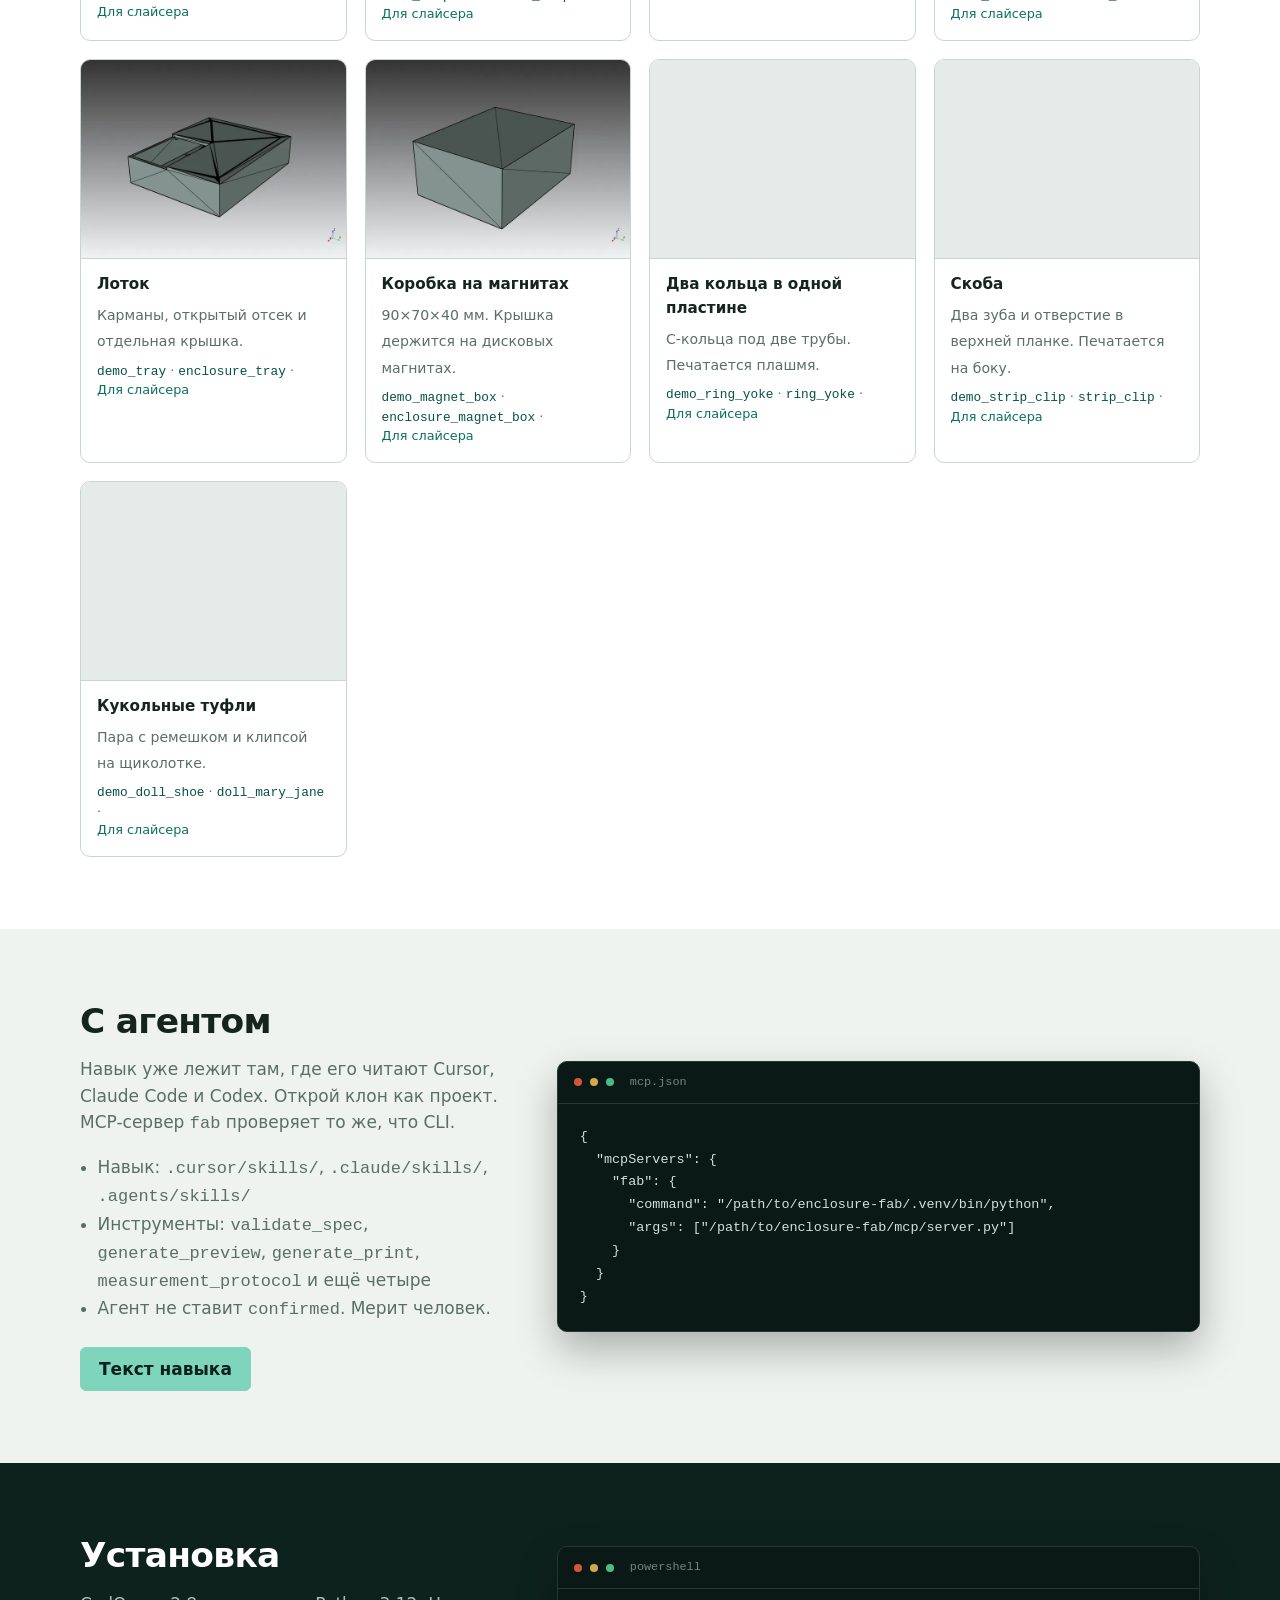
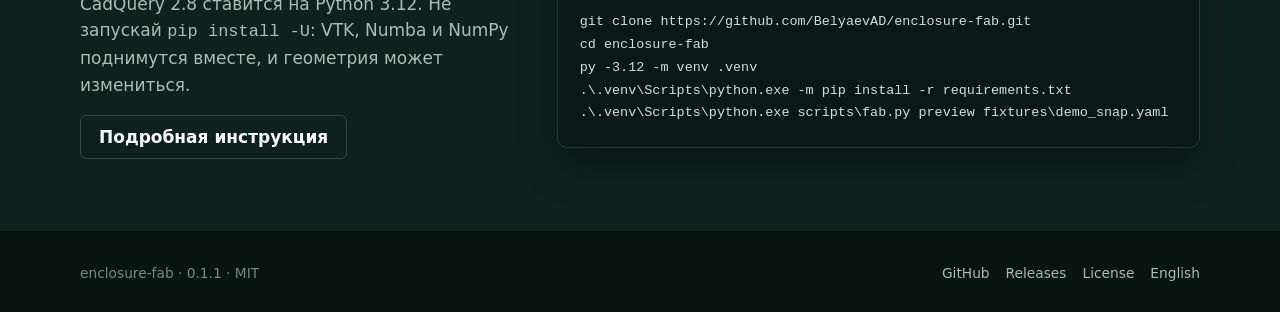
==== commit bd7a638c: "Cover every template with a fixture, snapshot the geometry, and build the site. - Five new fixtures " ====
--- a/docs/ru/index.html
+++ b/docs/ru/index.html
@@ -2,10 +2,10 @@
 <html lang="ru">
 <head>
   <meta charset="utf-8">
-  <meta http-equiv="Content-Security-Policy" content="default-src 'self'; script-src 'self' 'unsafe-inline' https://buttons.github.io; style-src 'self' 'unsafe-inline' https://fonts.googleapis.com; font-src https://fonts.gstatic.com; img-src 'self' data:; frame-src https://ghbtns.com https://buttons.github.io; connect-src 'self' https://api.github.com">
+  <meta http-equiv="Content-Security-Policy" content="default-src 'self'; img-src 'self' data:; style-src 'self'; script-src 'none'; base-uri 'none'; form-action 'none'">
   <meta name="viewport" content="width=device-width, initial-scale=1">
-  <title>enclosure-fab — корпус из YAML</title>
-  <meta name="description" content="Короткий YAML описывает корпус. На выходе STL, 3MF, STEP и картинка. В слайсер файл кладёшь сам.">
+  <title>enclosure-fab — детали для печати из YAML</title>
+  <meta name="description" content="Короткий YAML описывает деталь для печати. Получаешь STL, 3MF, STEP и две картинки. 3MF открываешь в слайсере.">
   <meta name="robots" content="index, follow, max-image-preview:large">
   <meta name="author" content="BelyaevAD">
   <meta name="theme-color" content="#0e221d">
@@ -15,40 +15,61 @@
   <link rel="alternate" hreflang="x-default" href="https://belyaevad.github.io/enclosure-fab/">
   <link rel="sitemap" type="application/xml" href="https://belyaevad.github.io/enclosure-fab/sitemap.xml">
   <link rel="icon" type="image/svg+xml" href="../assets/brand-mark.svg">
-  <link rel="preconnect" href="https://fonts.googleapis.com">
-  <link rel="preconnect" href="https://fonts.gstatic.com" crossorigin>
-  <link href="https://fonts.googleapis.com/css2?family=IBM+Plex+Mono:wght@400;500&family=IBM+Plex+Sans:wght@400;500;600;700&display=swap" rel="stylesheet">
+  <link rel="preload" as="image" href="../assets/demo_snap-hero.webp" type="image/webp">
   <link rel="stylesheet" href="../assets/site.css">
   <meta property="og:type" content="website">
   <meta property="og:locale" content="ru_RU">
   <meta property="og:locale:alternate" content="en_US">
-  <meta property="og:title" content="enclosure-fab">
-  <meta property="og:description" content="Короткий YAML описывает корпус. На выходе STL, 3MF, STEP и картинка. В слайсер файл кладёшь сам.">
+  <meta property="og:title" content="enclosure-fab — детали для печати из YAML">
+  <meta property="og:description" content="Короткий YAML описывает деталь для печати. Получаешь STL, 3MF, STEP и две картинки. 3MF открываешь в слайсере.">
   <meta property="og:url" content="https://belyaevad.github.io/enclosure-fab/ru/">
-  <meta property="og:image" content="https://belyaevad.github.io/enclosure-fab/assets/round-assembled.png">
+  <meta property="og:site_name" content="enclosure-fab">
+  <meta property="og:image" content="https://belyaevad.github.io/enclosure-fab/assets/og.jpg">
+  <meta property="og:image:width" content="1200">
+  <meta property="og:image:height" content="630">
   <meta name="twitter:card" content="summary_large_image">
   <meta name="twitter:title" content="enclosure-fab">
-  <meta name="twitter:description" content="Корпус из YAML: STL, 3MF и STEP. Python 3.12, MIT.">
-  <meta name="twitter:image" content="https://belyaevad.github.io/enclosure-fab/assets/round-assembled.png">
+  <meta name="twitter:description" content="Короткий YAML описывает деталь для печати. Получаешь STL, 3MF, STEP и две картинки. 3MF открываешь в слайсере.">
+  <meta name="twitter:image" content="https://belyaevad.github.io/enclosure-fab/assets/og.jpg">
+  <script type="application/ld+json">
+{
+  "@context": "https://schema.org",
+  "@type": "SoftwareSourceCode",
+  "name": "enclosure-fab",
+  "description": "Короткий YAML описывает деталь для печати. Получаешь STL, 3MF, STEP и две картинки. 3MF открываешь в слайсере.",
+  "url": "https://belyaevad.github.io/enclosure-fab/ru/",
+  "codeRepository": "https://github.com/BelyaevAD/enclosure-fab",
+  "programmingLanguage": "Python",
+  "runtimePlatform": "CPython 3.12",
+  "license": "https://opensource.org/licenses/MIT",
+  "version": "0.1.1",
+  "inLanguage": "ru",
+  "author": {
+    "@type": "Person",
+    "name": "BelyaevAD",
+    "url": "https://github.com/BelyaevAD"
+  },
+  "keywords": "3D printing, CadQuery, enclosure, STL, 3MF, STEP, YAML, MCP, agent skill"
+}
+  </script>
 </head>
 <body>
   <header class="site-header">
-    <nav class="nav shell" aria-label="Навигация">
-      <a class="brand" href="../">
+    <nav class="nav shell" aria-label="Primary">
+      <a class="brand" href="./">
         <img src="../assets/brand-mark.svg" alt="" width="36" height="36">
         <span>enclosure-fab</span>
       </a>
       <div class="nav-right">
         <div class="nav-links">
-          <a href="https://github.com/BelyaevAD/enclosure-fab#examples" target="_blank" rel="noopener noreferrer">Примеры</a>
-          <a href="https://github.com/BelyaevAD/enclosure-fab/blob/main/docs/patterns.md" target="_blank" rel="noopener noreferrer">Рецепты</a>
-        </div>
-        <span class="nav-star">
-          <a class="github-button" href="https://github.com/BelyaevAD/enclosure-fab" rel="noopener" data-color-scheme="no-preference: dark; light: dark; dark: dark;" data-icon="octicon-star" data-size="large" data-show-count="true" aria-label="Star BelyaevAD/enclosure-fab on GitHub">Star</a>
-        </span>
-        <div class="language-switch" aria-label="Язык">
+          <a href="#examples">Примеры</a>
+          <a href="#agent">Агенты</a>
+          <a href="https://github.com/BelyaevAD/enclosure-fab/blob/main/docs/patterns.md" rel="noopener">Рецепты</a>
+        </div>
+        <a class="nav-star" href="https://github.com/BelyaevAD/enclosure-fab" rel="noopener" aria-label="Звезда: BelyaevAD/enclosure-fab on GitHub">★ Звезда</a>
+        <div class="language-switch" aria-label="Language">
           <a href="../" lang="en">EN</a>
-          <a href="./" lang="ru" aria-current="page">RU</a>
+          <a href="../ru/" lang="ru" aria-current="page">RU</a>
         </div>
       </div>
     </nav>
@@ -57,24 +78,25 @@
     <section class="hero-band">
       <div class="hero-inner shell">
         <div class="hero-copy">
-          <p class="eyebrow">Python 3.12 · CadQuery</p>
+          <p class="eyebrow">Python 3.12 · CadQuery · MCP</p>
           <h1>enclosure-fab</h1>
-          <p class="hero-lead">Короткий YAML описывает корпус. На выходе STL, 3MF, STEP и картинка детали. В слайсер файл открываешь сам: на принтер ничего не уходит.</p>
+          <p class="hero-lead">Короткий YAML описывает деталь: корпус под плату, коробку, лоток, зажим на трубу. Получаешь STL, 3MF, STEP и две картинки. 3MF открываешь в слайсере сам. С принтером здесь ничего не связано.</p>
           <div class="hero-actions">
-            <a class="button" href="https://github.com/BelyaevAD/enclosure-fab" target="_blank" rel="noopener noreferrer">Исходный код</a>
+            <a class="button" href="https://github.com/BelyaevAD/enclosure-fab" rel="noopener">Исходники</a>
             <a class="button secondary" href="#install">Установка</a>
           </div>
           <div class="hero-meta">
             <span>CPython 3.12</span>
-            <span>Черновик — ещё не печать</span>
+            <span>9 шаблонов</span>
+            <span>Черновик, не печать</span>
             <span>MIT</span>
           </div>
         </div>
         <figure class="hero-visual">
           <div class="hero-frame">
-            <img src="../assets/round-assembled.png" alt="Круглый корпус с крышкой и шестью отверстиями" width="800" height="600">
-          </div>
-          <figcaption>fixtures/demo_round.yaml · крышка на корпусе</figcaption>
+            <img src="../assets/demo_snap-hero.webp" alt="Корпус на защёлке со щелями в крыше, в сборе" width="960" height="720" fetchpriority="high">
+          </div>
+          <figcaption>fixtures/demo_snap.yaml · в сборе</figcaption>
         </figure>
       </div>
     </section>
@@ -82,57 +104,144 @@
       <div class="shell">
         <div class="section-heading">
           <h2>Как это устроено</h2>
-          <p>Форму собирает шаблон из репозитория. В YAML меняешь размеры. Отдельный скрипт под каждую деталь не нужен.</p>
+          <p>Форму строит шаблон из репозитория. Меняешь числа в YAML, а не пишешь скрипт под каждую деталь.</p>
         </div>
         <div class="feature-grid">
           <article class="feature">
             <h3>Сначала черновик</h3>
-            <p>Пока размеры не проверены, файл всё равно можно собрать. Имя начинается с <code>PREVIEW-</code>. Печатать его рано.</p>
+            <p>Файл можно собрать до проверки размеров. Имя начинается с <code>PREVIEW-</code>. Такой файл печатать рано.</p>
           </article>
           <article class="feature">
             <h3>Потом печать</h3>
-            <p><code>print</code> запускается, когда размеры посадки уже подтверждены. Если деталь залезла в запрещённую область, файла не будет.</p>
+            <p><code>print</code> работает только после того, как человек подтвердил размеры, от которых зависит посадка. Если деталь заходит в keep-out, файла нет.</p>
           </article>
           <article class="feature">
             <h3>Дальше слайсер</h3>
-            <p>В 3MF только форма, без настроек слайсера. Если крышка лежит не так, поворачиваешь её сам.</p>
+            <p>В 3MF только форма, без настроек слайсера. Детали на столе разворачиваешь сам.</p>
           </article>
         </div>
       </div>
     </section>
-    <section class="section white">
+    <section class="section white" id="examples">
       <div class="shell">
         <div class="section-heading">
           <h2>Примеры</h2>
-          <p>Размеры в примерах придуманы. Скопируй файл и подставь свои: это не обмер настоящего прибора.</p>
+          <p>У каждого шаблона есть фикстура в <code>fixtures/</code>. Числа выдуманы. Скопируй файл и подставь свои замеры.</p>
         </div>
         <div class="shot-gallery">
           <figure class="shot-card">
-            <img src="../assets/round-assembled.png" alt="Круглый корпус в сборе" loading="lazy">
-            <figcaption><strong>Круглый корпус</strong><span>demo_round.yaml · крышка сверху, шесть отверстий</span></figcaption>
-          </figure>
-          <figure class="shot-card">
-            <img src="../assets/round-print.png" alt="Корпус и крышка рядом" loading="lazy">
-            <figcaption><strong>Та же деталь в слайсере</strong><span>Корпус и крышка рядом</span></figcaption>
-          </figure>
-        </div>
-        <div class="coverage">
-          <div class="coverage-item"><code>demo_rect</code><strong>Прямоугольная коробка, окно под разъём на +X</strong></div>
-          <div class="coverage-item"><code>demo_round</code><strong>Цилиндр, отдельная крышка, шесть отверстий</strong></div>
-          <div class="coverage-item"><code>demo_shell</code><strong>Кожух по габариту устройства</strong></div>
-          <div class="coverage-item"><code>demo_tray</code><strong>Лоток с открытым отсеком и отдельной крышкой</strong></div>
+            <img src="../assets/demo_rect.webp" alt="Коробка с окном под разъём" width="640" height="480" loading="lazy" decoding="async">
+            <figcaption>
+              <strong>Коробка с окном под разъём</strong>
+              <span>Около 25×17×12 мм. Одно окно на +X.</span>
+              <span class="shot-meta"><code>demo_rect</code> · <code>enclosure_box</code> · <a href="../assets/demo_rect-print.webp">Для слайсера</a></span>
+            </figcaption>
+          </figure>
+          <figure class="shot-card">
+            <img src="../assets/demo_snap.webp" alt="Корпус на защёлке" width="640" height="480" loading="lazy" decoding="async">
+            <figcaption>
+              <strong>Корпус на защёлке</strong>
+              <span>Основание и крышка защёлкиваются. USB на +X, щели в крыше.</span>
+              <span class="shot-meta"><code>demo_snap</code> · <code>enclosure_snap</code> · <a href="../assets/demo_snap-print.webp">Для слайсера</a></span>
+            </figcaption>
+          </figure>
+          <figure class="shot-card">
+            <img src="../assets/demo_round.webp" alt="Круглый горшок" width="640" height="480" loading="lazy" decoding="async">
+            <figcaption>
+              <strong>Круглый горшок</strong>
+              <span>Ø40 мм, крышка с шестью отверстиями.</span>
+              <span class="shot-meta"><code>demo_round</code> · <code>enclosure_round</code> · <a href="../assets/demo_round-print.webp">Для слайсера</a></span>
+            </figcaption>
+          </figure>
+          <figure class="shot-card">
+            <img src="../assets/demo_shell.webp" alt="Кожух прибора" width="640" height="480" loading="lazy" decoding="async">
+            <figcaption>
+              <strong>Кожух прибора</strong>
+              <span>Кожух вокруг прибора 40×30×16 мм. Крышка на винтах.</span>
+              <span class="shot-meta"><code>demo_shell</code> · <code>enclosure_shell</code> · <a href="../assets/demo_shell-print.webp">Для слайсера</a></span>
+            </figcaption>
+          </figure>
+          <figure class="shot-card">
+            <img src="../assets/demo_tray.webp" alt="Лоток" width="640" height="480" loading="lazy" decoding="async">
+            <figcaption>
+              <strong>Лоток</strong>
+              <span>Карманы, открытый отсек и отдельная крышка.</span>
+              <span class="shot-meta"><code>demo_tray</code> · <code>enclosure_tray</code> · <a href="../assets/demo_tray-print.webp">Для слайсера</a></span>
+            </figcaption>
+          </figure>
+          <figure class="shot-card">
+            <img src="../assets/demo_magnet_box.webp" alt="Коробка на магнитах" width="640" height="480" loading="lazy" decoding="async">
+            <figcaption>
+              <strong>Коробка на магнитах</strong>
+              <span>90×70×40 мм. Крышка держится на дисковых магнитах.</span>
+              <span class="shot-meta"><code>demo_magnet_box</code> · <code>enclosure_magnet_box</code> · <a href="../assets/demo_magnet_box-print.webp">Для слайсера</a></span>
+            </figcaption>
+          </figure>
+          <figure class="shot-card">
+            <img src="../assets/demo_ring_yoke.webp" alt="Два кольца в одной пластине" width="640" height="480" loading="lazy" decoding="async">
+            <figcaption>
+              <strong>Два кольца в одной пластине</strong>
+              <span>C-кольца под две трубы. Печатается плашмя.</span>
+              <span class="shot-meta"><code>demo_ring_yoke</code> · <code>ring_yoke</code> · <a href="../assets/demo_ring_yoke-print.webp">Для слайсера</a></span>
+            </figcaption>
+          </figure>
+          <figure class="shot-card">
+            <img src="../assets/demo_strip_clip.webp" alt="Скоба" width="640" height="480" loading="lazy" decoding="async">
+            <figcaption>
+              <strong>Скоба</strong>
+              <span>Два зуба и отверстие в верхней планке. Печатается на боку.</span>
+              <span class="shot-meta"><code>demo_strip_clip</code> · <code>strip_clip</code> · <a href="../assets/demo_strip_clip-print.webp">Для слайсера</a></span>
+            </figcaption>
+          </figure>
+          <figure class="shot-card">
+            <img src="../assets/demo_doll_shoe.webp" alt="Кукольные туфли" width="640" height="480" loading="lazy" decoding="async">
+            <figcaption>
+              <strong>Кукольные туфли</strong>
+              <span>Пара с ремешком и клипсой на щиколотке.</span>
+              <span class="shot-meta"><code>demo_doll_shoe</code> · <code>doll_mary_jane</code> · <a href="../assets/demo_doll_shoe-print.webp">Для слайсера</a></span>
+            </figcaption>
+          </figure>
+        </div>
+      </div>
+    </section>
+    <section class="section" id="agent">
+      <div class="quick-start shell">
+        <div class="quick-copy">
+          <h2>С агентом</h2>
+          <p>Навык уже лежит там, где его читают Cursor, Claude Code и Codex. Открой клон как проект. MCP-сервер <code>fab</code> проверяет то же, что CLI.</p>
+          <ul class="agent-list">
+            <li>Навык: <code>.cursor/skills/</code>, <code>.claude/skills/</code>, <code>.agents/skills/</code></li>
+            <li>Инструменты: <code>validate_spec</code>, <code>generate_preview</code>, <code>generate_print</code>, <code>measurement_protocol</code> и ещё четыре</li>
+            <li>Агент не ставит <code>confirmed</code>. Мерит человек.</li>
+          </ul>
+          <a class="button" href="https://github.com/BelyaevAD/enclosure-fab/blob/main/SKILL.ru.md" rel="noopener">Текст навыка</a>
+        </div>
+        <div class="code-window" aria-label="MCP config">
+          <div class="code-toolbar">
+            <span class="window-dot"></span>
+            <span class="window-dot yellow"></span>
+            <span class="window-dot green"></span>
+            <span>mcp.json</span>
+          </div>
+          <pre><code>{
+  &quot;mcpServers&quot;: {
+    &quot;fab&quot;: {
+      &quot;command&quot;: &quot;/path/to/enclosure-fab/.venv/bin/python&quot;,
+      &quot;args&quot;: [&quot;/path/to/enclosure-fab/mcp/server.py&quot;]
+    }
+  }
+}</code></pre>
         </div>
       </div>
     </section>
     <section class="section dark" id="install">
       <div class="quick-start shell">
         <div class="quick-copy">
-          <p class="eyebrow">Установка</p>
-          <h2>Python 3.12</h2>
-          <p>Пакеты CadQuery 2.8 ставятся на Python 3.12. Не запускай <code>pip install -U</code>: VTK, Numba и NumPy обновятся следом, и картинка предпросмотра может измениться.</p>
-          <a class="button secondary" href="https://github.com/BelyaevAD/enclosure-fab/blob/main/README.ru.md#установка" target="_blank" rel="noopener noreferrer">Вся установка</a>
-        </div>
-        <div class="code-window" aria-label="Команды установки">
+          <h2>Установка</h2>
+          <p>CadQuery 2.8 ставится на Python 3.12. Не запускай <code>pip install -U</code>: VTK, Numba и NumPy поднимутся вместе, и геометрия может измениться.</p>
+          <a class="button secondary" href="https://github.com/BelyaevAD/enclosure-fab/blob/main/README.ru.md#установка" rel="noopener">Подробная инструкция</a>
+        </div>
+        <div class="code-window" aria-label="Install commands">
           <div class="code-toolbar">
             <span class="window-dot"></span>
             <span class="window-dot yellow"></span>
@@ -143,22 +252,21 @@
 cd enclosure-fab
 py -3.12 -m venv .venv
 .\.venv\Scripts\python.exe -m pip install -r requirements.txt
-.\.venv\Scripts\python.exe scripts\fab.py preview fixtures\demo_round.yaml</code></pre>
+.\.venv\Scripts\python.exe scripts\fab.py preview fixtures\demo_snap.yaml</code></pre>
         </div>
       </div>
     </section>
   </main>
   <footer class="site-footer">
     <div class="footer-inner shell">
-      <p>enclosure-fab · 0.1.0 · MIT</p>
+      <p>enclosure-fab · 0.1.1 · MIT</p>
       <div class="footer-links">
-        <a href="https://github.com/BelyaevAD/enclosure-fab" target="_blank" rel="noopener noreferrer">GitHub</a>
-        <a href="https://github.com/BelyaevAD/enclosure-fab/blob/main/LICENSE" target="_blank" rel="noopener noreferrer">Лицензия</a>
+        <a href="https://github.com/BelyaevAD/enclosure-fab" rel="noopener">GitHub</a>
+        <a href="https://github.com/BelyaevAD/enclosure-fab/releases" rel="noopener">Releases</a>
+        <a href="https://github.com/BelyaevAD/enclosure-fab/blob/main/LICENSE" rel="noopener">License</a>
         <a href="../" lang="en">English</a>
-        <a href="https://belyaevad.github.io/" target="_blank" rel="noopener noreferrer">belyaevad.github.io</a>
       </div>
     </div>
   </footer>
-  <script async defer src="https://buttons.github.io/buttons.js"></script>
 </body>
 </html>
--- a/docs/assets/site.css
+++ b/docs/assets/site.css
@@ -30,7 +30,7 @@
   margin: 0;
   color: var(--ink);
   background: var(--paper);
-  font-family: "IBM Plex Sans", "Segoe UI", sans-serif;
+  font-family: system-ui, -apple-system, "Segoe UI", Roboto, "Helvetica Neue", Arial, sans-serif;
   font-size: 17px;
   line-height: 1.55;
 }
@@ -107,16 +107,19 @@
 }
 
 .nav-star {
-  display: inline-flex;
-  align-items: center;
-  height: 28px;
-  line-height: 0;
-}
-
-.nav-star > span,
-.nav-star iframe {
-  display: inline-block !important;
-  vertical-align: middle;
+  padding: 0 10px;
+  border: 1px solid var(--hero-line);
+  border-radius: 6px;
+  color: #ffffff;
+  font-size: 0.85rem;
+  font-weight: 600;
+  line-height: 26px;
+  text-decoration: none;
+}
+
+.nav-star:hover,
+.nav-star:focus-visible {
+  border-color: var(--mint);
 }
 
 .language-switch {
@@ -296,7 +299,7 @@
 .hero-visual figcaption {
   margin-top: 14px;
   color: #88a399;
-  font-family: "IBM Plex Mono", "Cascadia Mono", Consolas, monospace;
+  font-family: ui-monospace, "Cascadia Mono", "SFMono-Regular", Consolas, monospace;
   font-size: 0.78rem;
   text-align: center;
 }
@@ -384,7 +387,7 @@
 
 .shot-gallery {
   display: grid;
-  grid-template-columns: repeat(2, minmax(0, 1fr));
+  grid-template-columns: repeat(auto-fill, minmax(260px, 1fr));
   gap: 18px;
 }
 
@@ -457,7 +460,7 @@
 
 .coverage-item code {
   color: var(--brand-dark);
-  font-family: "IBM Plex Mono", "Cascadia Mono", Consolas, monospace;
+  font-family: ui-monospace, "Cascadia Mono", "SFMono-Regular", Consolas, monospace;
   font-size: 0.8rem;
   font-weight: 500;
 }
@@ -487,7 +490,12 @@
   letter-spacing: -0.02em;
 }
 
-.quick-copy p {
+.quick-copy p,
+.agent-list {
+  color: var(--muted);
+}
+
+.dark .quick-copy p {
   color: var(--hero-muted);
 }
 
@@ -507,7 +515,7 @@
   padding: 0 16px;
   border-bottom: 1px solid var(--code-line);
   color: #6f877e;
-  font-family: "IBM Plex Mono", "Cascadia Mono", Consolas, monospace;
+  font-family: ui-monospace, "Cascadia Mono", "SFMono-Regular", Consolas, monospace;
   font-size: 0.74rem;
 }
 
@@ -529,7 +537,7 @@
 
 pre,
 code {
-  font-family: "IBM Plex Mono", "Cascadia Mono", Consolas, monospace;
+  font-family: ui-monospace, "Cascadia Mono", "SFMono-Regular", Consolas, monospace;
 }
 
 pre {
@@ -626,10 +634,6 @@
 }
 
 @media (max-width: 820px) {
-  .shot-gallery {
-    grid-template-columns: 1fr;
-  }
-
   .shell {
     width: min(100% - 32px, 720px);
   }
@@ -674,3 +678,23 @@
     transition: none;
   }
 }
+
+.shot-card .shot-meta {
+  display: block;
+  margin-top: 8px;
+  font-size: 0.8rem;
+}
+
+.shot-card .shot-meta code {
+  color: var(--brand-dark);
+}
+
+.shot-card .shot-meta a {
+  color: var(--brand);
+}
+
+.agent-list {
+  margin: 0 0 24px;
+  padding-left: 1.1rem;
+  line-height: 1.6;
+}
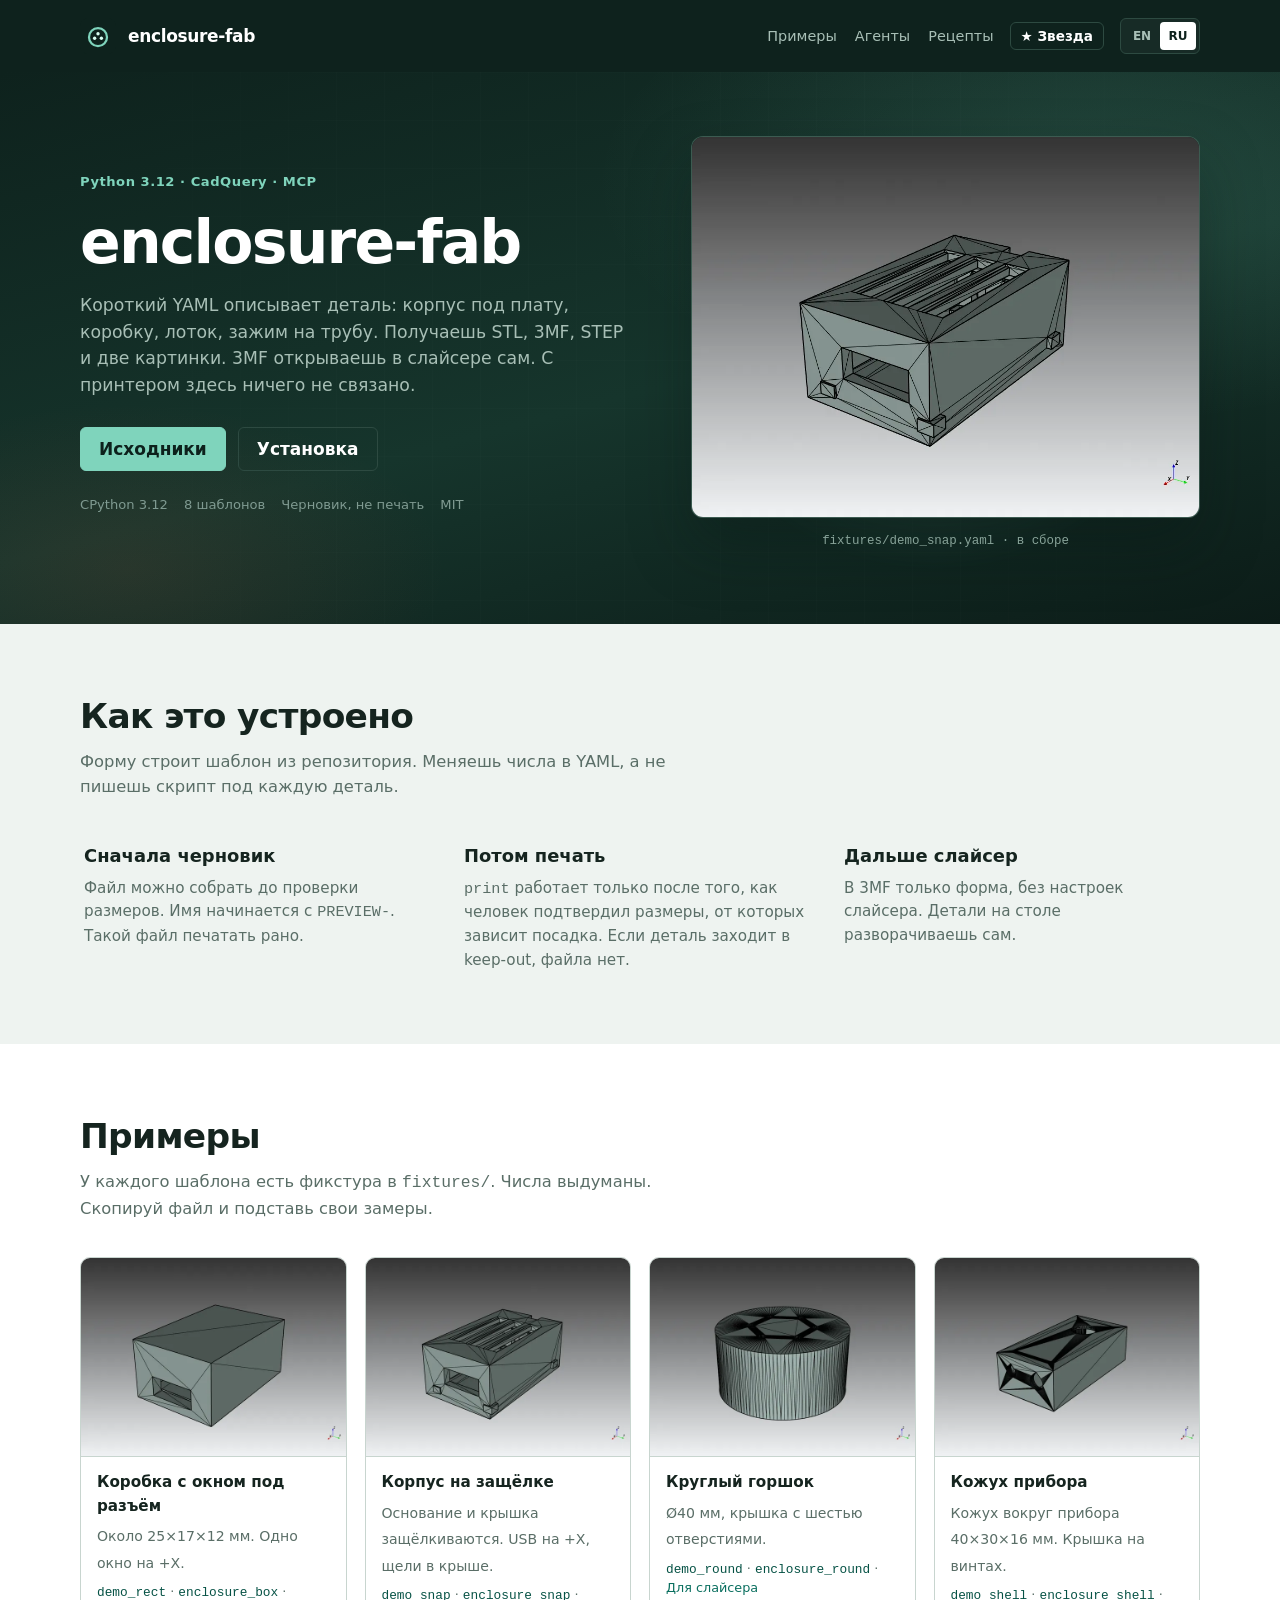
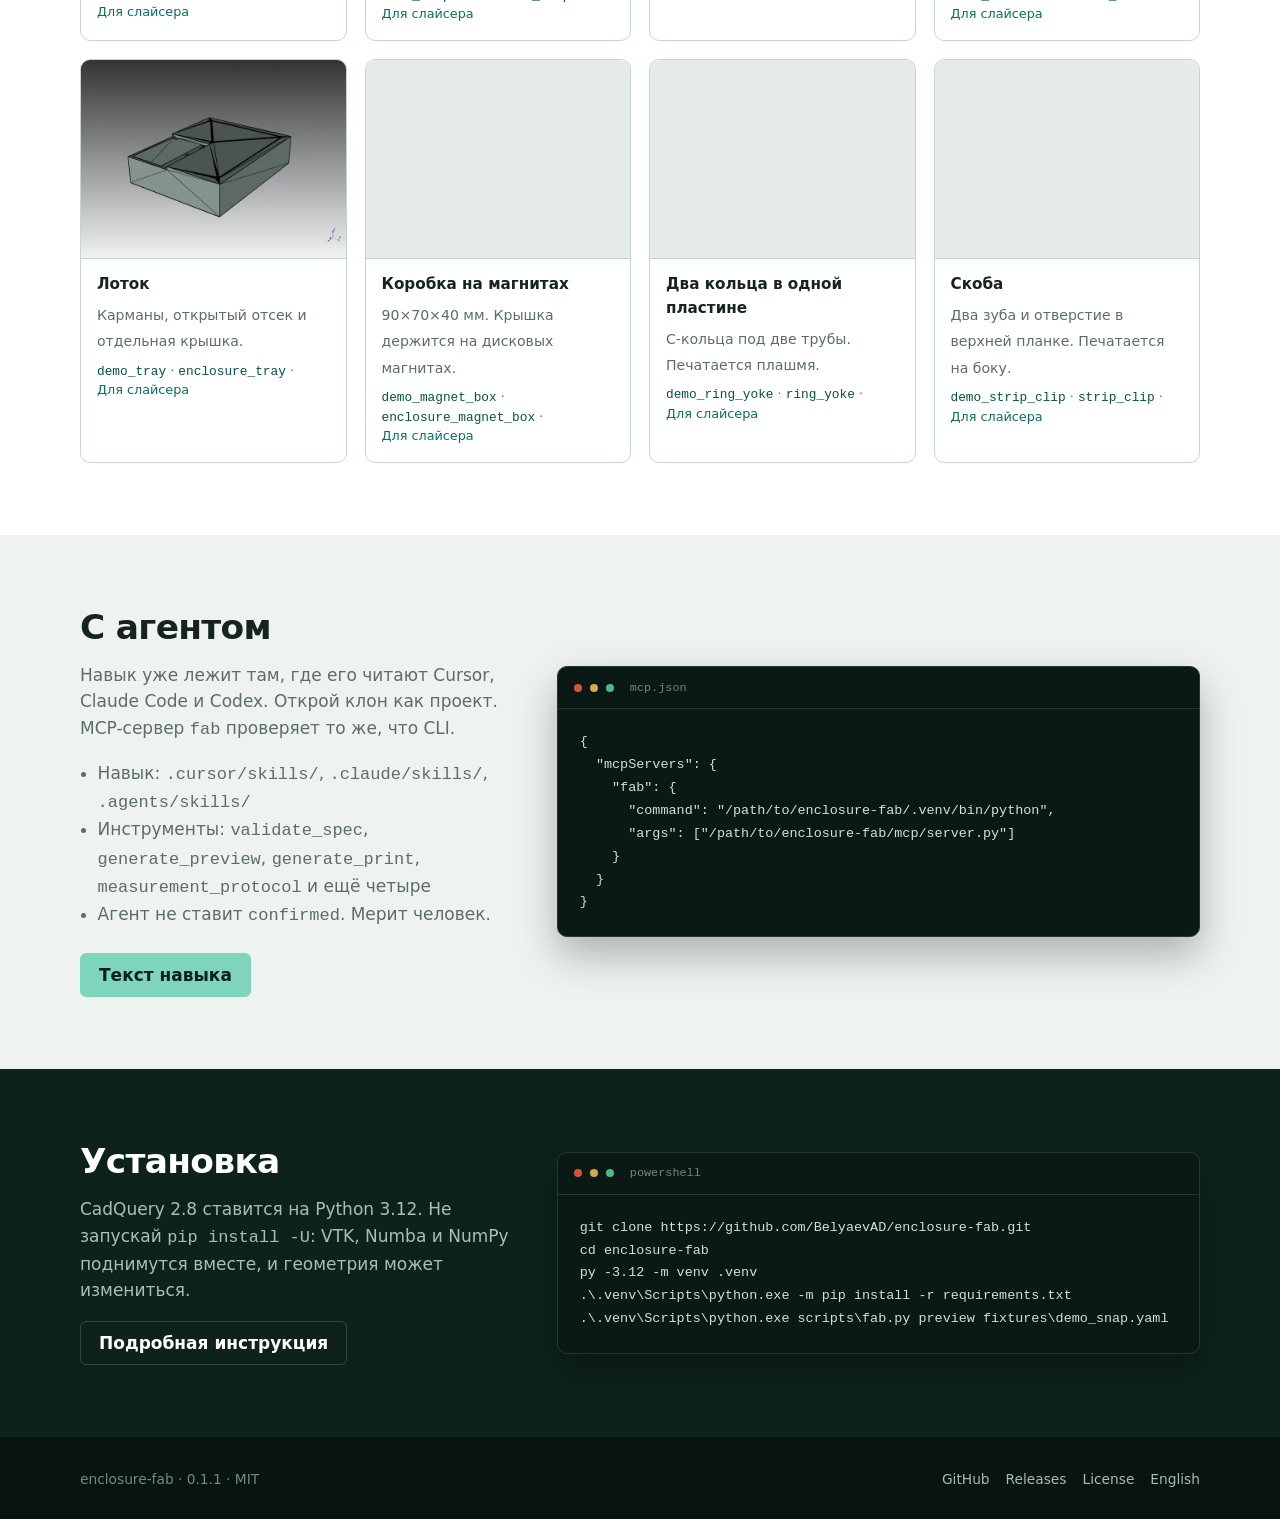
==== commit 28b886ac: "Remove one out-of-scope template, its fixture, schema entries, and site card." ====
--- a/docs/ru/index.html
+++ b/docs/ru/index.html
@@ -87,7 +87,7 @@
           </div>
           <div class="hero-meta">
             <span>CPython 3.12</span>
-            <span>9 шаблонов</span>
+            <span>8 шаблонов</span>
             <span>Черновик, не печать</span>
             <span>MIT</span>
           </div>
@@ -193,14 +193,6 @@
               <span class="shot-meta"><code>demo_strip_clip</code> · <code>strip_clip</code> · <a href="../assets/demo_strip_clip-print.webp">Для слайсера</a></span>
             </figcaption>
           </figure>
-          <figure class="shot-card">
-            <img src="../assets/demo_doll_shoe.webp" alt="Кукольные туфли" width="640" height="480" loading="lazy" decoding="async">
-            <figcaption>
-              <strong>Кукольные туфли</strong>
-              <span>Пара с ремешком и клипсой на щиколотке.</span>
-              <span class="shot-meta"><code>demo_doll_shoe</code> · <code>doll_mary_jane</code> · <a href="../assets/demo_doll_shoe-print.webp">Для слайсера</a></span>
-            </figcaption>
-          </figure>
         </div>
       </div>
     </section>
